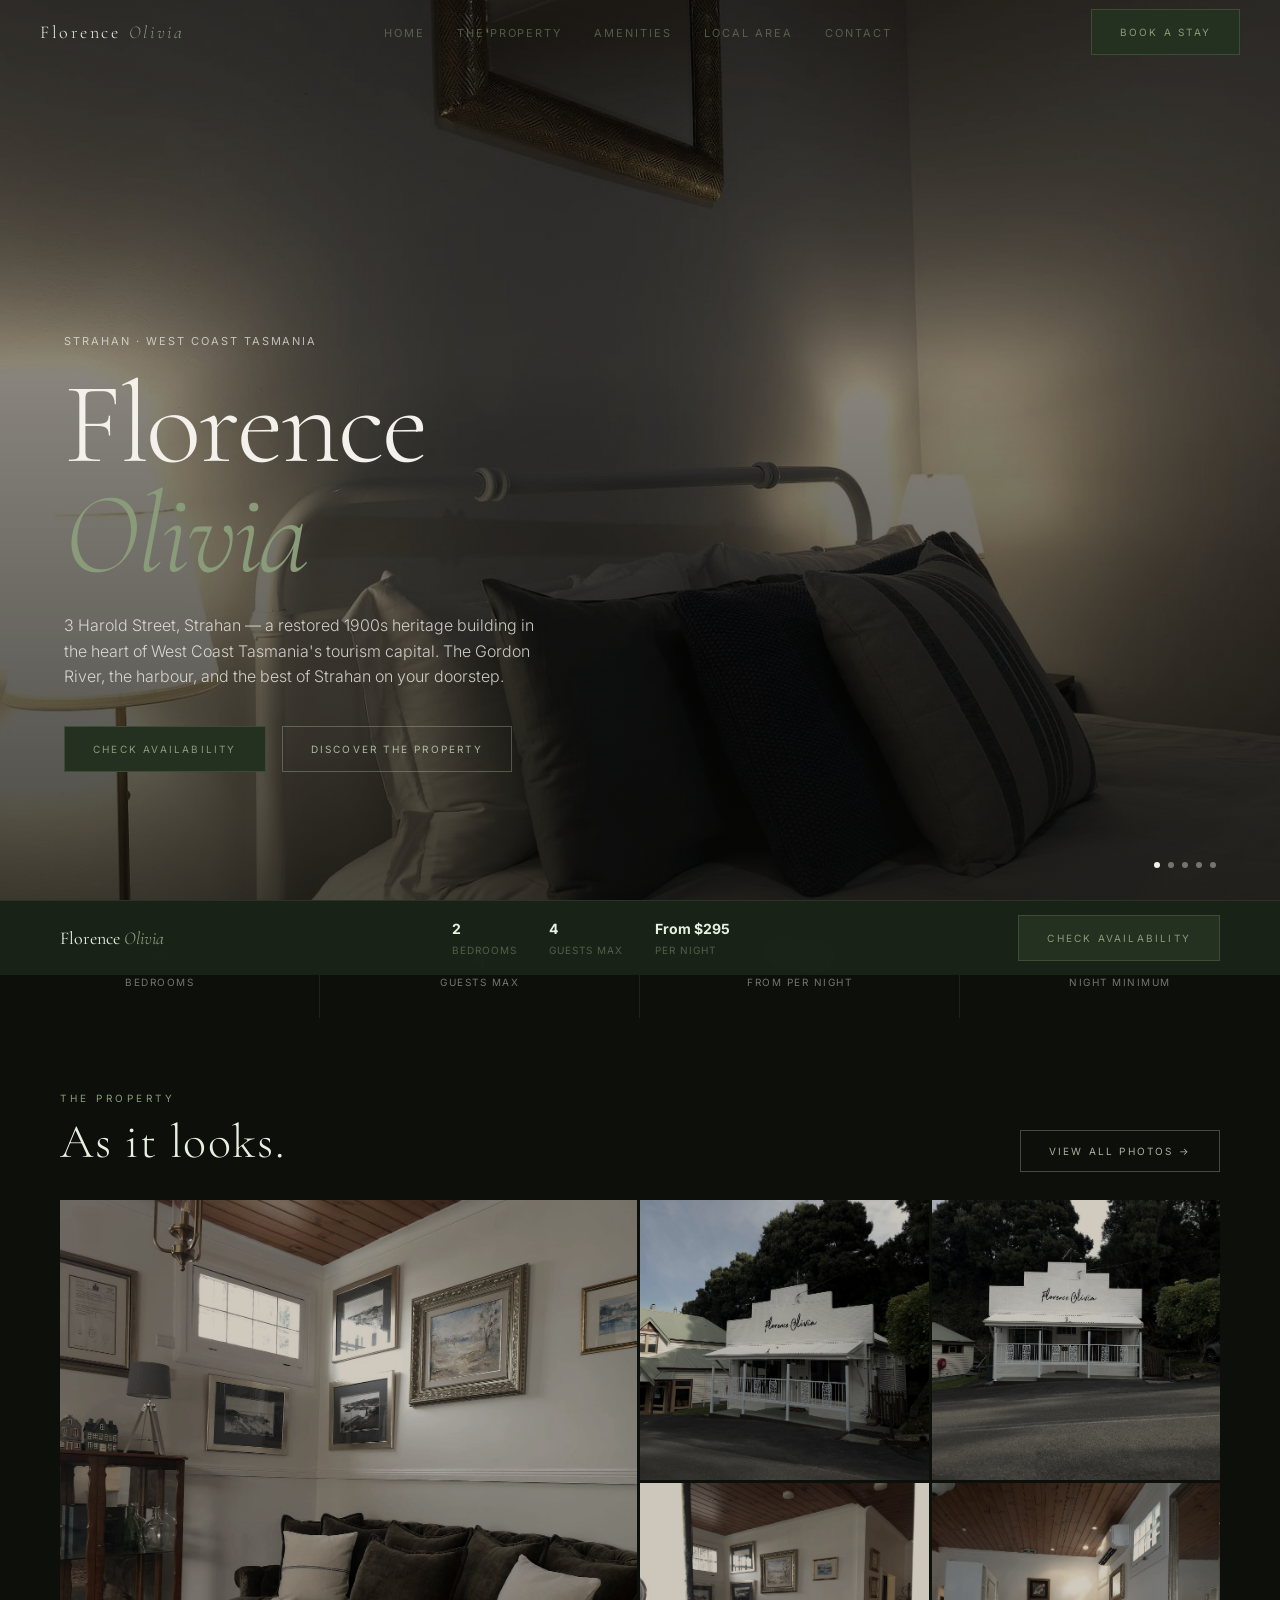
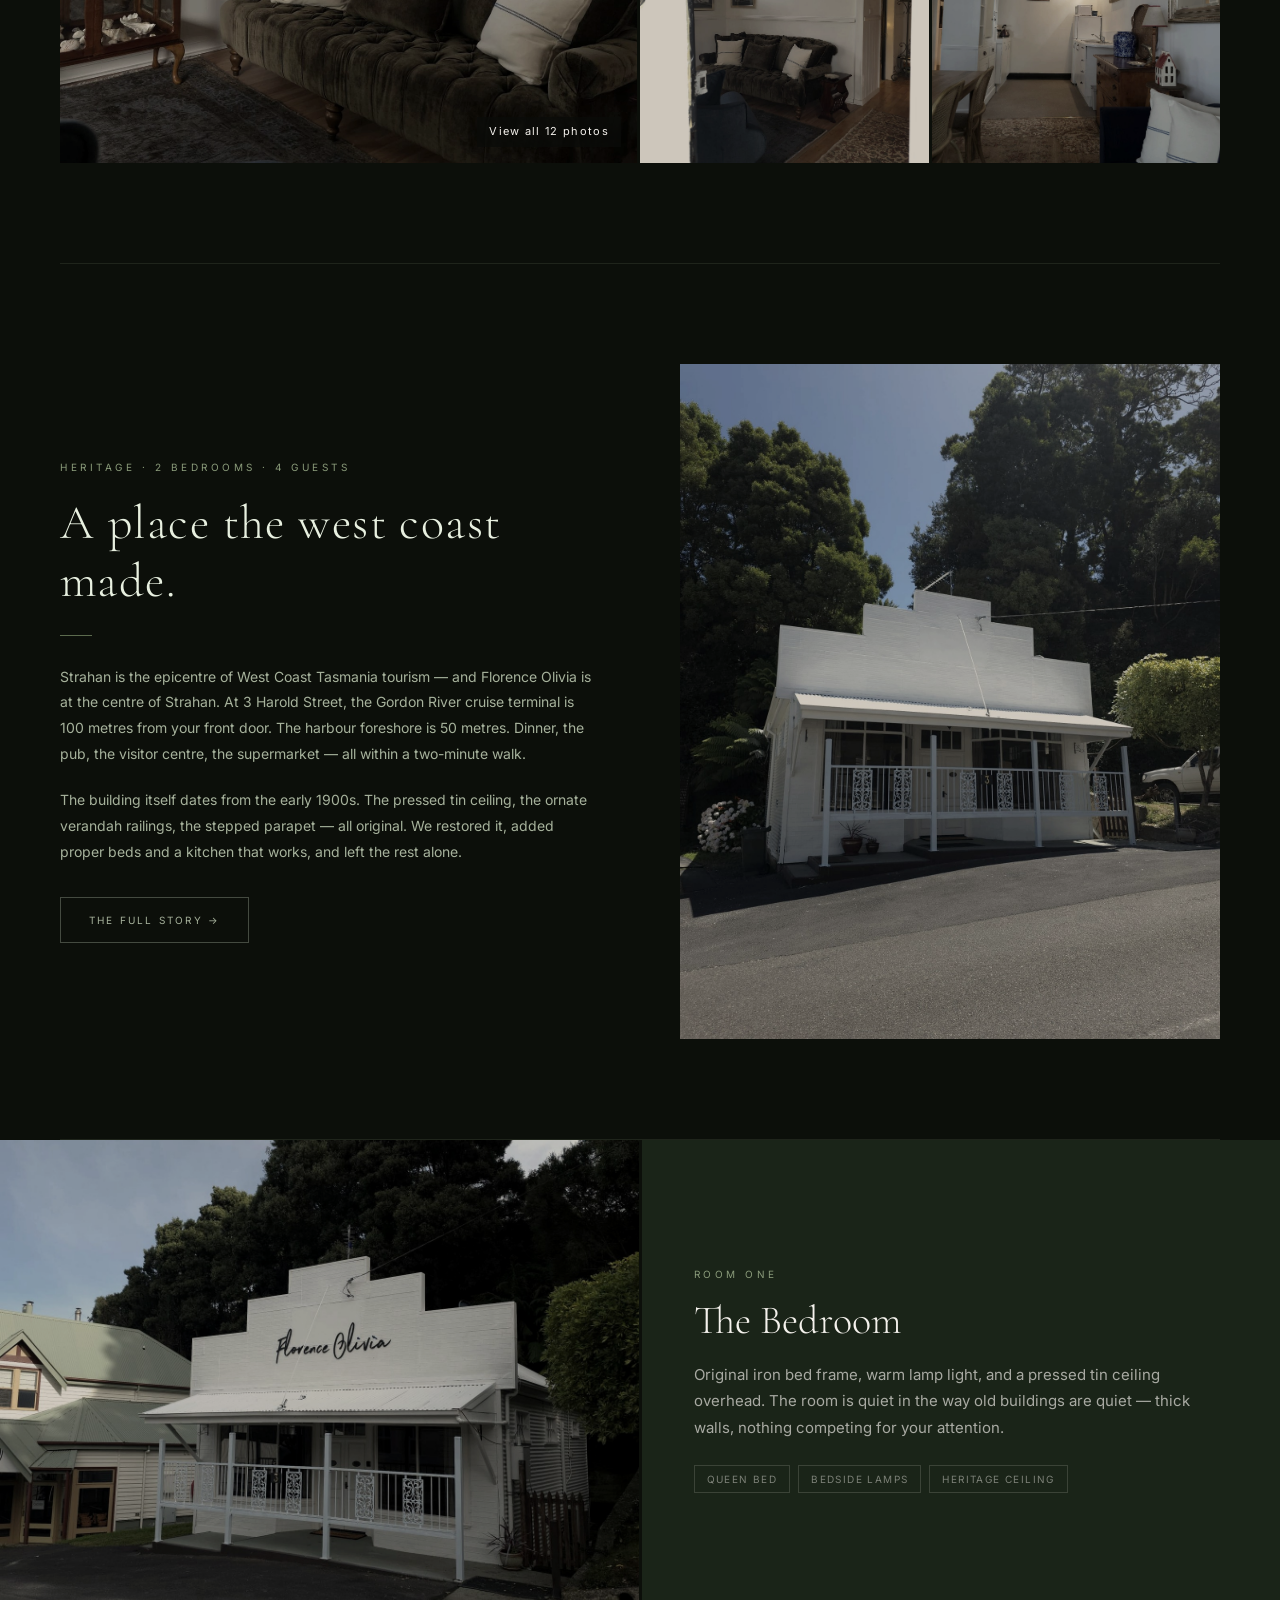
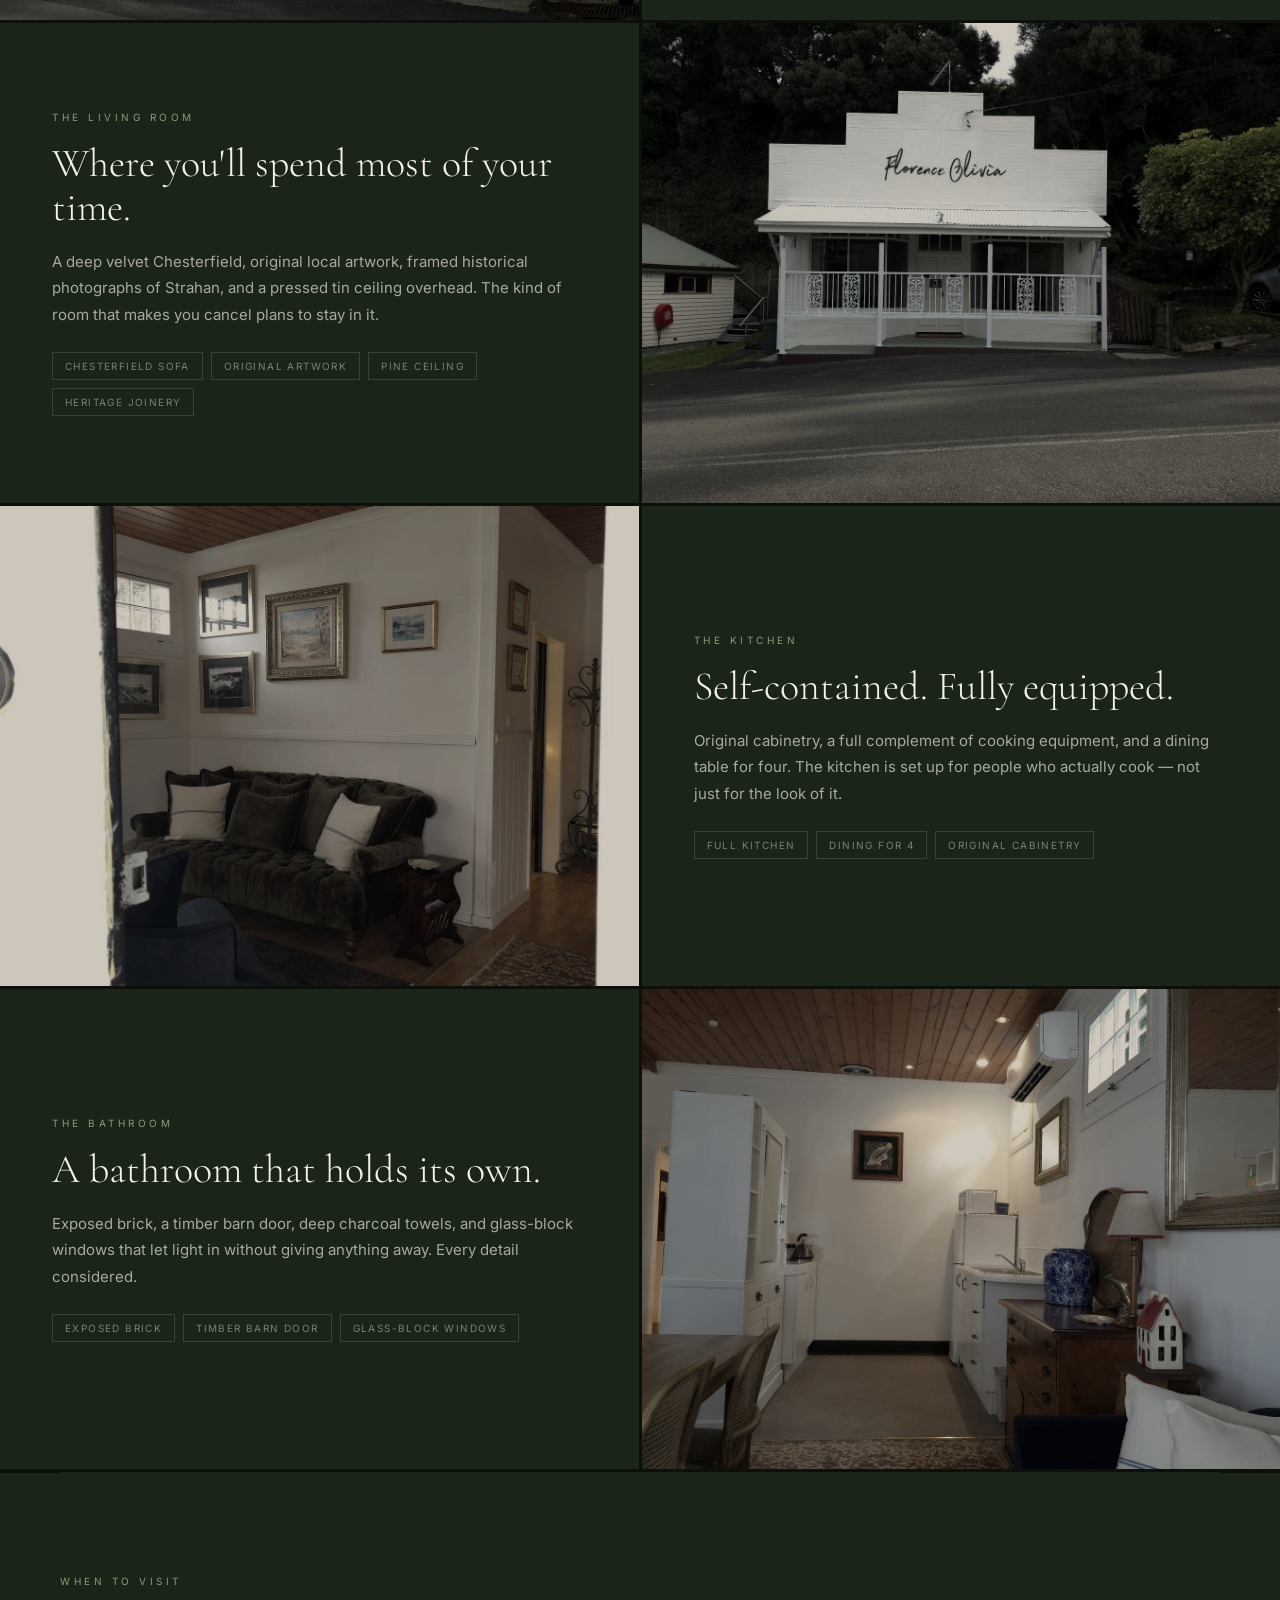
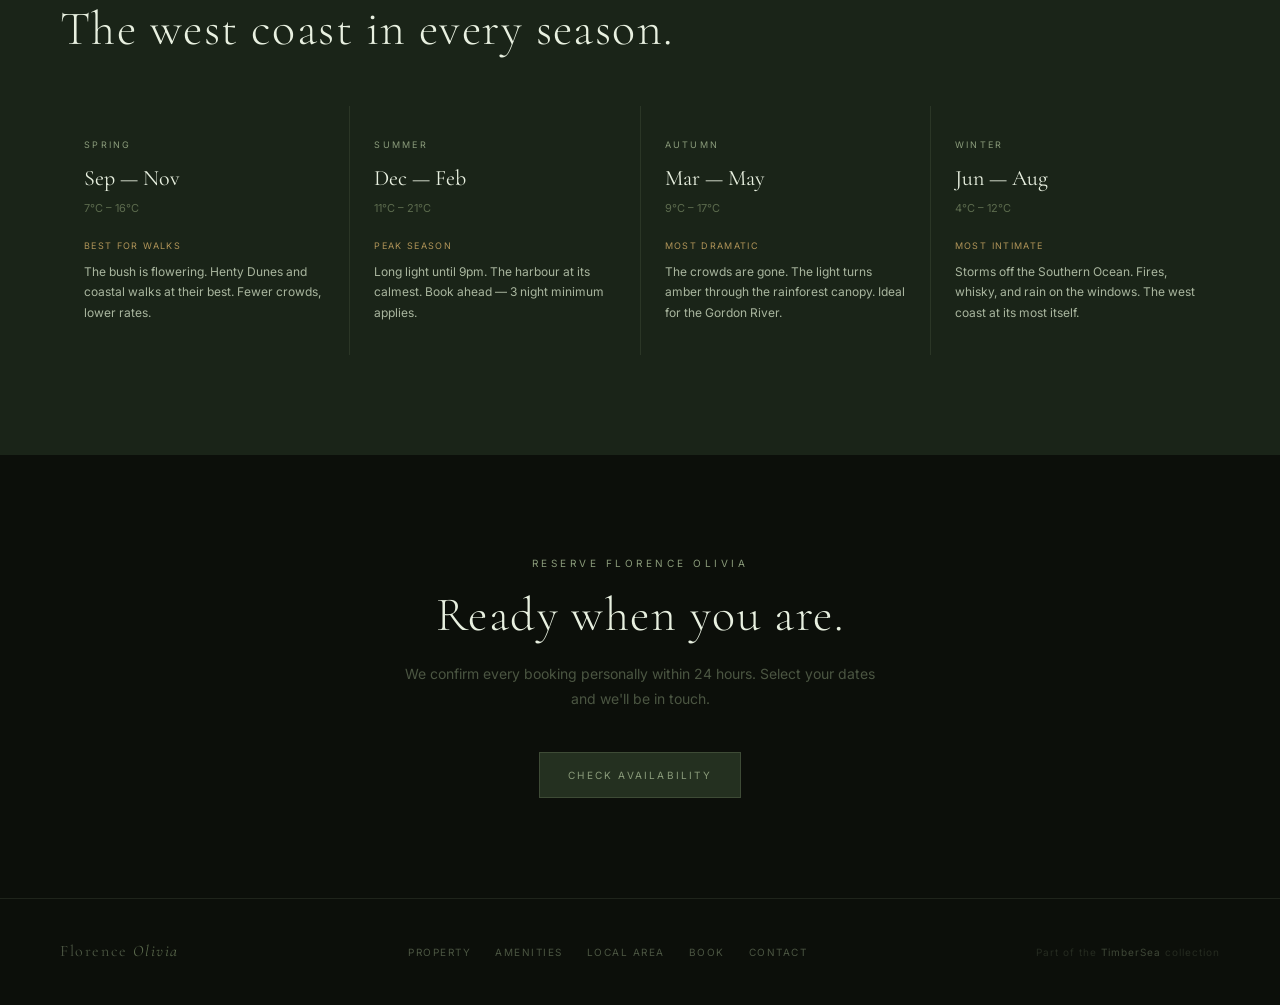
==== index.html @ 0343a766 "fix: Home link in all navs, dynamic pricing on property + amenities pages" ====
<!DOCTYPE html>
<html lang="en">
<head>
<meta charset="UTF-8">
<meta name="viewport" content="width=device-width,initial-scale=1.0">
<title>Florence Olivia — Heritage Stay, Strahan Tasmania</title>
<meta name="description" content="A restored heritage property on the edge of Macquarie Harbour. Strahan, West Coast Tasmania. From $295 per night.">
<meta property="og:title" content="Florence Olivia — Strahan, Tasmania">
<meta property="og:description" content="A heritage stay on Australia's wild west coast.">
<meta property="og:image" content="/images/fo-exterior-sign-2.jpg">
<link rel="stylesheet" href="brand.css">
<link rel="icon" href="favicon.svg">
<style>
/* ─── Hero Gallery ─── */
.hero-gallery { position:relative; height:100svh; overflow:hidden; }
.hero-slide { position:absolute; inset:0; opacity:0; transition:opacity 1.2s ease; }
.hero-slide.active { opacity:1; }
.hero-slide img { width:100%; height:100%; object-fit:cover; filter:brightness(0.65) saturate(0.82); }
.hero-overlay { position:absolute; inset:0; background:linear-gradient(to bottom, rgba(10,11,9,.25) 0%, rgba(10,11,9,.1) 40%, rgba(10,11,9,.55) 100%); }
.hero-content { position:absolute; inset:0; display:flex; flex-direction:column; justify-content:flex-end; padding:0 5% 10%; }
.hero-title { font-family:'Cormorant Garamond',serif; font-size:clamp(56px,9vw,120px); font-weight:300; color:#F4F1EC; line-height:0.95; letter-spacing:-0.02em; margin-bottom:24px; }
.hero-title em { font-style:italic; color:var(--lichen,#7B9E9A); }
.hero-eyebrow { font-size:11px; letter-spacing:0.18em; text-transform:uppercase; color:rgba(244,241,236,0.7); margin-bottom:20px; }
.hero-sub { font-size:16px; color:rgba(244,241,236,0.8); max-width:480px; line-height:1.6; margin-bottom:36px; font-weight:300; }
.hero-actions { display:flex; gap:16px; flex-wrap:wrap; }
.hero-dots { position:absolute; bottom:32px; right:5%; display:flex; gap:8px; }
.hero-dot { width:6px; height:6px; border-radius:50%; background:rgba(244,241,236,0.4); border:none; cursor:pointer; transition:background .3s; padding:0; }
.hero-dot.active { background:#F4F1EC; }

/* ─── Stats bar ─── */
.stats-bar { display:grid; grid-template-columns:repeat(4,1fr); background:var(--void,#0A0B09); }
.stat-item { padding:28px 24px; text-align:center; border-right:1px solid rgba(255,255,255,0.08); }
.stat-item:last-child { border-right:none; }
.stat-num { font-family:'Cormorant Garamond',serif; font-size:40px; font-weight:300; color:#F4F1EC; line-height:1; margin-bottom:6px; }
.stat-label { font-size:10px; letter-spacing:0.15em; text-transform:uppercase; color:rgba(244,241,236,0.45); }

/* ─── Photo grid — hotel style ─── */
.photo-grid-hero { display:grid; grid-template-columns:2fr 1fr 1fr; grid-template-rows:280px 280px; gap:3px; }
.photo-grid-hero .pg-main { grid-row:1/3; }
.photo-grid-hero .pg-cell img,
.photo-grid-hero .pg-main img { width:100%; height:100%; object-fit:cover; display:block; filter:brightness(0.88) saturate(0.82); transition:filter .4s,transform .4s; cursor:pointer; }
.photo-grid-hero .pg-cell:hover img,
.photo-grid-hero .pg-main:hover img { filter:brightness(0.95) saturate(0.9); transform:scale(1.02); }
.photo-grid-hero .pg-cell { overflow:hidden; position:relative; }
.photo-grid-hero .pg-main { overflow:hidden; position:relative; }
.pg-count { position:absolute; bottom:16px; right:16px; background:rgba(10,11,9,.75); color:#F4F1EC; font-size:11px; letter-spacing:0.12em; padding:6px 12px; cursor:pointer; }

/* ─── Room sections ─── */
.room-row { display:grid; grid-template-columns:1fr 1fr; gap:3px; margin-bottom:3px; }
.room-row.reverse { direction:rtl; }
.room-row.reverse > * { direction:ltr; }
.room-photo { overflow:hidden; height:480px; }
.room-photo img { width:100%; height:100%; object-fit:cover; filter:brightness(0.88) saturate(0.82); transition:filter .5s,transform .5s; cursor:pointer; display:block; }
.room-photo:hover img { filter:brightness(0.95) saturate(0.9); transform:scale(1.02); }
.room-info { background:var(--pine,#111510); padding:60px 52px; display:flex; flex-direction:column; justify-content:center; }
.room-info .eyebrow { margin-bottom:16px; }
.room-info h3 { font-family:'Cormorant Garamond',serif; font-size:40px; font-weight:300; color:#F4F1EC; margin-bottom:20px; line-height:1.1; }
.room-info p { color:rgba(244,241,236,0.65); line-height:1.75; margin-bottom:24px; font-size:15px; }
.room-tags { display:flex; gap:8px; flex-wrap:wrap; }
.room-tag { font-size:10px; letter-spacing:0.14em; text-transform:uppercase; color:rgba(244,241,236,0.45); border:1px solid rgba(244,241,236,0.15); padding:5px 12px; }

/* ─── Lightbox ─── */
.lightbox { position:fixed; inset:0; background:rgba(10,11,9,.97); z-index:9999; display:none; align-items:center; justify-content:center; }
.lightbox.open { display:flex; }
.lightbox img { max-width:92vw; max-height:90vh; object-fit:contain; }
.lb-close { position:absolute; top:24px; right:28px; background:none; border:none; color:#F4F1EC; font-size:28px; cursor:pointer; line-height:1; }
.lb-prev, .lb-next { position:absolute; top:50%; transform:translateY(-50%); background:none; border:none; color:rgba(244,241,236,0.7); font-size:36px; cursor:pointer; padding:16px; }
.lb-prev { left:16px; }
.lb-next { right:16px; }
.lb-counter { position:absolute; bottom:24px; left:50%; transform:translateX(-50%); color:rgba(244,241,236,0.5); font-size:12px; letter-spacing:0.1em; }

@media(max-width:768px){
  .photo-grid-hero { grid-template-columns:1fr 1fr; grid-template-rows:220px 220px; }
  .photo-grid-hero .pg-main { grid-column:1/3; grid-row:1/2; }
  .stats-bar { grid-template-columns:1fr 1fr; }
  .room-row, .room-row.reverse { grid-template-columns:1fr; direction:ltr; }
  .room-photo { height:300px; }
  .room-info { padding:36px 28px; }
  .room-info h3 { font-size:28px; }
}
</style>
</head>
<body>

<!-- Nav -->
<nav class="nav" id="nav">
  <a href="/" class="nav-logo">Florence <em>Olivia</em></a>
  <ul class="nav-links">
    <li><a href="/">Home</a></li>
    <li><a href="property.html">The Property</a></li>
    <li><a href="amenities.html">Amenities</a></li>
    <li><a href="local.html">Local Area</a></li>
    <li><a href="contact.html">Contact</a></li>
  </ul>
  <a href="book.html" class="btn btn-primary nav-book">Book a Stay</a>
  <button class="nav-hamburger" id="hamburger" onclick="toggleNav()" aria-label="Menu">
    <span></span><span></span><span></span>
  </button>
</nav>

<div class="nav-drawer" id="drawer">
  <button class="nav-drawer-close" onclick="toggleNav()">✕</button>
  <a href="/" onclick="toggleNav()">Home</a>
  <a href="property.html" onclick="toggleNav()">The Property</a>
  <a href="amenities.html" onclick="toggleNav()">Amenities</a>
  <a href="local.html" onclick="toggleNav()">Local Area</a>
  <a href="contact.html" onclick="toggleNav()">Contact</a>
  <a href="book.html" onclick="toggleNav()">Book a Stay</a>
</div>

<!-- Hero Gallery -->
<section class="hero-gallery" id="heroGallery">
  <div class="hero-slide active"><img src="/images/fo-exterior-sign-2.jpg" alt="Florence Olivia exterior"></div>
  <div class="hero-slide"><img src="/images/fo-living-room-1.jpg" alt="Living room"></div>
  <div class="hero-slide"><img src="/images/fo-bedroom.jpg" alt="Bedroom"></div>
  <div class="hero-slide"><img src="/images/fo-gallery-wall-1.jpg" alt="Gallery wall interior"></div>
  <div class="hero-slide"><img src="/images/fo-exterior-sign-3.jpg" alt="Florence Olivia at dusk"></div>
  <div class="hero-overlay"></div>
  <div class="hero-content">
    <div class="hero-eyebrow">Strahan · West Coast Tasmania</div>
    <h1 class="hero-title">Florence<br><em>Olivia</em></h1>
    <p class="hero-sub">3 Harold Street, Strahan — a restored 1900s heritage building in the heart of West Coast Tasmania's tourism capital. The Gordon River, the harbour, and the best of Strahan on your doorstep.</p>
    <div class="hero-actions">
      <a href="book.html" class="btn btn-primary">Check Availability</a>
      <a href="property.html" class="btn btn-ghost">Discover the Property</a>
    </div>
  </div>
  <div class="hero-dots" id="heroDots"></div>
</section>

<!-- Stats bar -->
<div class="stats-bar">
  <div class="stat-item"><div class="stat-num">2</div><div class="stat-label">Bedrooms</div></div>
  <div class="stat-item"><div class="stat-num">4</div><div class="stat-label">Guests max</div></div>
  <div class="stat-item"><div class="stat-num" id="js-index-rate">$295</div><div class="stat-label">From per night</div></div>
  <div class="stat-item"><div class="stat-num">2</div><div class="stat-label">Night minimum</div></div>
</div>

<!-- Photo grid -->
<section class="section" style="padding-top:72px">
  <div class="container">
    <div style="display:flex;justify-content:space-between;align-items:flex-end;margin-bottom:28px">
      <div>
        <div class="eyebrow" style="margin-bottom:8px">The property</div>
        <h2>As it looks.</h2>
      </div>
      <button onclick="openLightbox(0)" class="btn btn-ghost" style="white-space:nowrap">View all photos →</button>
    </div>
    <div class="photo-grid-hero">
      <div class="pg-main" onclick="openLightbox(0)">
        <img src="/images/fo-exterior-sign-1.jpg" alt="Florence Olivia with sign">
        <div class="pg-count">View all 12 photos</div>
      </div>
      <div class="pg-cell" onclick="openLightbox(3)"><img src="/images/fo-bedroom.jpg" alt="Bedroom"></div>
      <div class="pg-cell" onclick="openLightbox(4)"><img src="/images/fo-living-room-1.jpg" alt="Living room"></div>
      <div class="pg-cell" onclick="openLightbox(5)"><img src="/images/fo-kitchen-1.jpg" alt="Kitchen"></div>
      <div class="pg-cell" onclick="openLightbox(8)"><img src="/images/fo-bathroom-sink.jpg" alt="Bathroom"></div>
    </div>
  </div>
</section>

<div class="divider"></div>

<!-- About -->
<section class="section">
  <div class="container">
    <div class="two-col">
      <div>
        <div class="eyebrow" style="margin-bottom:20px">Heritage · 2 Bedrooms · 4 Guests</div>
        <h2 style="margin-bottom:24px">A place the west coast made.</h2>
        <div class="rule" style="margin-bottom:28px"></div>
        <p style="margin-bottom:20px">Strahan is the epicentre of West Coast Tasmania tourism — and Florence Olivia is at the centre of Strahan. At 3 Harold Street, the Gordon River cruise terminal is 100 metres from your front door. The harbour foreshore is 50 metres. Dinner, the pub, the visitor centre, the supermarket — all within a two-minute walk.</p>
        <p style="margin-bottom:32px">The building itself dates from the early 1900s. The pressed tin ceiling, the ornate verandah railings, the stepped parapet — all original. We restored it, added proper beds and a kitchen that works, and left the rest alone.</p>
        <a href="property.html" class="btn btn-ghost">The full story →</a>
      </div>
      <div class="two-col-img" onclick="openLightbox(12)" style="cursor:pointer">
        <img src="/images/fo-gallery-wall-2.jpg" alt="Interior gallery wall" loading="lazy" style="filter:brightness(0.88) saturate(0.82)">
      </div>
    </div>
  </div>
</section>

<div class="divider"></div>

<!-- Room sections -->
<div class="room-row">
  <div class="room-photo" onclick="openLightbox(3)">
    <img src="/images/fo-bedroom.jpg" alt="Bedroom" loading="lazy">
  </div>
  <div class="room-info">
    <div class="eyebrow">Room one</div>
    <h3>The Bedroom</h3>
    <p>Original iron bed frame, warm lamp light, and a pressed tin ceiling overhead. The room is quiet in the way old buildings are quiet — thick walls, nothing competing for your attention.</p>
    <div class="room-tags">
      <span class="room-tag">Queen bed</span>
      <span class="room-tag">Bedside lamps</span>
      <span class="room-tag">Heritage ceiling</span>
    </div>
  </div>
</div>

<div class="room-row reverse">
  <div class="room-photo" onclick="openLightbox(4)">
    <img src="/images/fo-living-room-1.jpg" alt="Living room" loading="lazy">
  </div>
  <div class="room-info">
    <div class="eyebrow">The living room</div>
    <h3>Where you'll spend most of your time.</h3>
    <p>A deep velvet Chesterfield, original local artwork, framed historical photographs of Strahan, and a pressed tin ceiling overhead. The kind of room that makes you cancel plans to stay in it.</p>
    <div class="room-tags">
      <span class="room-tag">Chesterfield sofa</span>
      <span class="room-tag">Original artwork</span>
      <span class="room-tag">Pine ceiling</span>
      <span class="room-tag">Heritage joinery</span>
    </div>
  </div>
</div>

<div class="room-row">
  <div class="room-photo" onclick="openLightbox(5)">
    <img src="/images/fo-kitchen-1.jpg" alt="Kitchen" loading="lazy">
  </div>
  <div class="room-info">
    <div class="eyebrow">The kitchen</div>
    <h3>Self-contained. Fully equipped.</h3>
    <p>Original cabinetry, a full complement of cooking equipment, and a dining table for four. The kitchen is set up for people who actually cook — not just for the look of it.</p>
    <div class="room-tags">
      <span class="room-tag">Full kitchen</span>
      <span class="room-tag">Dining for 4</span>
      <span class="room-tag">Original cabinetry</span>
    </div>
  </div>
</div>

<div class="room-row reverse">
  <div class="room-photo" onclick="openLightbox(8)">
    <img src="/images/fo-bathroom-sink.jpg" alt="Bathroom" loading="lazy">
  </div>
  <div class="room-info">
    <div class="eyebrow">The bathroom</div>
    <h3>A bathroom that holds its own.</h3>
    <p>Exposed brick, a timber barn door, deep charcoal towels, and glass-block windows that let light in without giving anything away. Every detail considered.</p>
    <div class="room-tags">
      <span class="room-tag">Exposed brick</span>
      <span class="room-tag">Timber barn door</span>
      <span class="room-tag">Glass-block windows</span>
    </div>
  </div>
</div>

<div class="divider"></div>

<!-- Seasons -->
<section class="section section-dark">
  <div class="container">
    <div style="margin-bottom:48px">
      <div class="eyebrow" style="margin-bottom:12px">When to visit</div>
      <h2>The west coast in every season.</h2>
    </div>
    <div class="seasons-grid">
      <div class="season-item">
        <div class="season-label">Spring</div>
        <div class="season-name">Sep — Nov</div>
        <div class="season-temp">7°C – 16°C</div>
        <div class="season-tag">Best for walks</div>
        <p class="season-desc">The bush is flowering. Henty Dunes and coastal walks at their best. Fewer crowds, lower rates.</p>
      </div>
      <div class="season-item">
        <div class="season-label">Summer</div>
        <div class="season-name">Dec — Feb</div>
        <div class="season-temp">11°C – 21°C</div>
        <div class="season-tag">Peak season</div>
        <p class="season-desc">Long light until 9pm. The harbour at its calmest. Book ahead — 3 night minimum applies.</p>
      </div>
      <div class="season-item">
        <div class="season-label">Autumn</div>
        <div class="season-name">Mar — May</div>
        <div class="season-temp">9°C – 17°C</div>
        <div class="season-tag">Most dramatic</div>
        <p class="season-desc">The crowds are gone. The light turns amber through the rainforest canopy. Ideal for the Gordon River.</p>
      </div>
      <div class="season-item">
        <div class="season-label">Winter</div>
        <div class="season-name">Jun — Aug</div>
        <div class="season-temp">4°C – 12°C</div>
        <div class="season-tag">Most intimate</div>
        <p class="season-desc">Storms off the Southern Ocean. Fires, whisky, and rain on the windows. The west coast at its most itself.</p>
      </div>
    </div>
  </div>
</section>

<!-- CTA -->
<section class="cta-block">
  <div class="eyebrow" style="margin-bottom:16px">Reserve Florence Olivia</div>
  <h2>Ready when you are.</h2>
  <p>We confirm every booking personally within 24 hours. Select your dates and we'll be in touch.</p>
  <a href="book.html" class="btn btn-primary">Check Availability</a>
</section>

<!-- Footer -->
<footer class="footer">
  <div class="footer-logo">Florence <em>Olivia</em></div>
  <div class="footer-links">
    <a href="property.html">Property</a>
    <a href="amenities.html">Amenities</a>
    <a href="local.html">Local Area</a>
    <a href="book.html">Book</a>
    <a href="contact.html">Contact</a>
  </div>
  <div class="footer-ts">Part of the <a href="https://timbersea.com.au" style="color:var(--lichen)">TimberSea</a> collection</div>
</footer>

<!-- Booking bar -->
<div class="book-bar" id="bookBar">
  <div class="book-bar-prop">Florence <em>Olivia</em></div>
  <div class="book-bar-details">
    <div class="book-bar-detail"><strong>2</strong><span>Bedrooms</span></div>
    <div class="book-bar-detail"><strong>4</strong><span>Guests max</span></div>
    <div class="book-bar-detail"><strong id="js-bar-rate">From $295</strong><span>Per night</span></div>
  </div>
  <a href="book.html" class="btn btn-primary">Check Availability</a>
</div>

<!-- Lightbox -->
<div class="lightbox" id="lightbox">
  <button class="lb-close" onclick="closeLightbox()">✕</button>
  <button class="lb-prev" onclick="lbNav(-1)">‹</button>
  <img id="lbImg" src="" alt="">
  <button class="lb-next" onclick="lbNav(1)">›</button>
  <div class="lb-counter" id="lbCounter"></div>
</div>

<script>
var allPhotos = [
  {src:'/images/fo-exterior-sign-1.jpg', cap:'Exterior — Florence Olivia, Strahan'},
  {src:'/images/fo-exterior-sign-2.jpg', cap:'Exterior — Front facade'},
  {src:'/images/fo-exterior-sign-3.jpg', cap:'Exterior — Evening'},
  {src:'/images/fo-bedroom.jpg', cap:'Bedroom — Queen iron bed'},
  {src:'/images/fo-living-room-1.jpg', cap:'Living room — Chesterfield & gallery wall'},
  {src:'/images/fo-kitchen-1.jpg', cap:'Kitchen — Original cabinetry'},
  {src:'/images/fo-kitchen-2.jpg', cap:'Kitchen — Dining area'},
  {src:'/images/fo-bathroom-door.jpg', cap:'Bathroom — Timber barn door'},
  {src:'/images/fo-bathroom-sink.jpg', cap:'Bathroom — Exposed brick & towels'},
  {src:'/images/fo-living-room-2.jpg', cap:'Living room — Entry view'},
  {src:'/images/fo-gallery-wall-1.jpg', cap:'Gallery wall — Historical Strahan prints'},
  {src:'/images/fo-gallery-wall-2.jpg', cap:'Gallery wall — Sofa detail'},
  {src:'/images/fo-exterior-side.jpg', cap:'Exterior — Side angle'},
  
  
];

var lbIndex = 0;
function openLightbox(i){ lbIndex=i; updateLb(); document.getElementById('lightbox').classList.add('open'); document.body.style.overflow='hidden'; }
function closeLightbox(){ document.getElementById('lightbox').classList.remove('open'); document.body.style.overflow=''; }
function lbNav(d){ lbIndex=(lbIndex+d+allPhotos.length)%allPhotos.length; updateLb(); }
function updateLb(){ document.getElementById('lbImg').src=allPhotos[lbIndex].src; document.getElementById('lbCounter').textContent=(lbIndex+1)+' / '+allPhotos.length+' — '+allPhotos[lbIndex].cap; }
document.getElementById('lightbox').addEventListener('click',function(e){ if(e.target===this) closeLightbox(); });
document.addEventListener('keydown',function(e){ if(e.key==='Escape') closeLightbox(); if(e.key==='ArrowLeft') lbNav(-1); if(e.key==='ArrowRight') lbNav(1); });

// Hero slideshow
var slides = document.querySelectorAll('.hero-slide');
var dotsEl = document.getElementById('heroDots');
var cur = 0;
slides.forEach(function(_,i){
  var d = document.createElement('button');
  d.className = 'hero-dot'+(i===0?' active':'');
  d.onclick = function(){ goSlide(i); };
  dotsEl.appendChild(d);
});
function goSlide(n){
  slides[cur].classList.remove('active');
  dotsEl.children[cur].classList.remove('active');
  cur=n; slides[cur].classList.add('active'); dotsEl.children[cur].classList.add('active');
}
setInterval(function(){ goSlide((cur+1)%slides.length); }, 5000);

// Nav scroll
var nav = document.getElementById('nav');
var bookBar = document.getElementById('bookBar');
window.addEventListener('scroll', function(){
  var y = window.scrollY;
  nav.classList.toggle('scrolled', y > 60);
  bookBar.classList.toggle('visible', y > window.innerHeight * 0.7);
});

// Mobile nav
function toggleNav(){ document.getElementById('drawer').classList.toggle('open'); }

// Fade in
var observer = new IntersectionObserver(function(entries){
  entries.forEach(function(e){ if(e.isIntersecting){ e.target.style.opacity='1'; e.target.style.transform='translateY(0)'; }});
}, { threshold: 0.1 });
document.querySelectorAll('.section, .section-dark').forEach(function(el){
  el.style.opacity='0'; el.style.transform='translateY(20px)'; el.style.transition='opacity .7s ease, transform .7s ease'; observer.observe(el);
});
</script>
<script>
// Fetch live rate from DB
(async function(){
  var KEY = 'eyJhbGciOiJIUzI1NiIsInR5cCI6IkpXVCJ9.eyJpc3MiOiJzdXBhYmFzZSIsInJlZiI6ImJ0cGxybnloYmxjYWx3eWlyb2xrIiwicm9sZSI6ImFub24iLCJpYXQiOjE3ODQ0MTUxNDIsImV4cCI6MjA5OTk5MTE0Mn0.oUnGLIOt0_gqm4ARF1RYUPsTJRLnZIVJbdIzG5_alhw';
  try {
    var res = await fetch('https://btplrnyhblcalwyirolk.supabase.co/rest/v1/ts_properties?id=eq.8d3cb879-cd15-4218-884f-70406e1e234a&select=base_rate', {
      headers: { 'apikey': KEY, 'Authorization': 'Bearer ' + KEY }
    });
    var data = await res.json();
    if(data && data[0] && data[0].base_rate){
      var rate = '$' + parseFloat(data[0].base_rate).toFixed(0);
      var el1 = document.getElementById('js-index-rate');
      var el2 = document.getElementById('js-bar-rate');
      if(el1) el1.textContent = rate;
      if(el2) el2.textContent = 'From ' + rate;
    }
  } catch(e){}
})();
</script>
</body>
</html>
---- brand.css ----
/* ─── Florence Olivia — Brand CSS ─── */
@import url('https://fonts.googleapis.com/css2?family=Cormorant+Garamond:ital,wght@0,300;0,400;0,500;1,300;1,400&family=Inter:wght@300;400;500&display=swap');

:root {
  --void:    #0C0F0A;
  --pine:    #1A2418;
  --canopy:  #243020;
  --moss:    #5C6B4E;
  --lichen:  #8A9B7A;
  --mist:    #C8D5BC;
  --linen:   #F2EDE6;
  --salt:    #FDFCF9;
  --gold:    #B09458;
  --rust:    #9E5040;
  --border:  rgba(138,155,122,0.15);
  --text:    rgba(200,213,188,0.82);
  --text-dim:rgba(138,155,122,0.5);
  --text-bright:#E8F0E0;
}

*,*::before,*::after { box-sizing:border-box; margin:0; padding:0; }

html { scroll-behavior:smooth; }
body {
  background: var(--void);
  color: var(--text);
  font-family: 'Inter', system-ui, sans-serif;
  font-size: 14px;
  line-height: 1.6;
  overflow-x: hidden;
  -webkit-font-smoothing: antialiased;
}

/* ── Typography ── */
.serif { font-family: 'Cormorant Garamond', Georgia, serif; }
h1,h2,h3,h4 { font-family: 'Cormorant Garamond', Georgia, serif; font-weight: 300; color: var(--text-bright); line-height: 1.2; }
h1 { font-size: clamp(2.4rem, 6vw, 4.5rem); letter-spacing: .02em; }
h2 { font-size: clamp(1.8rem, 4vw, 3rem); letter-spacing: .03em; }
h3 { font-size: clamp(1.2rem, 2.5vw, 1.8rem); }
p { color: var(--text); line-height: 1.85; }
a { color: inherit; text-decoration: none; }
img { display: block; max-width: 100%; }

/* ── Eyebrow ── */
.eyebrow {
  font-size: 10px; letter-spacing: .35em; text-transform: uppercase;
  color: var(--lichen); font-family: 'Inter', sans-serif; font-weight: 400;
}

/* ── Rule ── */
.rule { width: 32px; height: 1px; background: var(--moss); }
.rule-center { margin: 0 auto; }

/* ── Nav ── */
.nav {
  position: fixed; top: 0; left: 0; right: 0; z-index: 100;
  padding: 0 40px;
  height: 64px;
  display: flex; align-items: center; justify-content: space-between;
  transition: background .4s, border-color .4s;
}
.nav.scrolled {
  background: rgba(12,15,10,0.95);
  border-bottom: 1px solid var(--border);
  backdrop-filter: blur(12px);
}
.nav-logo {
  font-family: 'Cormorant Garamond', Georgia, serif;
  font-size: 18px; font-weight: 300; letter-spacing: .15em;
  color: var(--text-bright);
  display: flex; align-items: center; gap: 8px;
}
.nav-logo em { font-style: italic; color: var(--lichen); }
.nav-links {
  display: flex; gap: 32px; list-style: none;
}
.nav-links a {
  font-size: 11px; letter-spacing: .18em; text-transform: uppercase;
  color: var(--text-dim); transition: color .2s;
}
.nav-links a:hover, .nav-links a.active { color: var(--text-bright); }
.nav-book {
  font-size: 10px; letter-spacing: .2em; text-transform: uppercase;
  background: var(--canopy); color: var(--lichen);
  border: 1px solid rgba(138,155,122,0.25);
  padding: 9px 20px; cursor: pointer; font-family: inherit;
  transition: all .2s;
}
.nav-book:hover { background: var(--lichen); color: var(--void); }
.nav-hamburger {
  display: none; flex-direction: column; gap: 5px;
  background: none; border: none; cursor: pointer; padding: 8px;
}
.nav-hamburger span { display: block; width: 22px; height: 1px; background: var(--text); }

/* ── Mobile nav drawer ── */
.nav-drawer {
  position: fixed; inset: 0; z-index: 200;
  background: rgba(12,15,10,0.98);
  display: flex; flex-direction: column;
  padding: 80px 40px 40px;
  gap: 8px;
  transform: translateX(100%);
  transition: transform .35s cubic-bezier(.4,0,.2,1);
}
.nav-drawer.open { transform: translateX(0); }
.nav-drawer a {
  font-family: 'Cormorant Garamond', serif;
  font-size: 28px; font-weight: 300; color: var(--text);
  padding: 12px 0; border-bottom: 1px solid var(--border);
}
.nav-drawer-close {
  position: absolute; top: 20px; right: 20px;
  background: none; border: none; color: var(--text-dim);
  font-size: 20px; cursor: pointer; padding: 8px;
}

/* ── Hero ── */
.hero {
  position: relative; height: 100svh; min-height: 600px;
  display: flex; flex-direction: column; justify-content: flex-end;
  padding: 60px 60px;
  overflow: hidden;
}
.hero-bg {
  position: absolute; inset: 0;
  background-size: cover; background-position: center;
  filter: brightness(.5) saturate(.75);
  transform: scale(1.04);
  transition: transform 8s ease-out;
}
.hero-bg.loaded { transform: scale(1); }
.hero-overlay {
  position: absolute; inset: 0;
  background: linear-gradient(to top, rgba(12,15,10,.9) 0%, rgba(12,15,10,.2) 50%, transparent 100%);
}
.hero-content { position: relative; z-index: 2; max-width: 720px; }
.hero-eyebrow { margin-bottom: 20px; }
.hero-title { margin-bottom: 20px; }
.hero-subtitle { font-size: 15px; color: var(--text); max-width: 480px; line-height: 1.8; margin-bottom: 32px; }
.hero-actions { display: flex; gap: 16px; align-items: center; }
.hero-scroll {
  position: absolute; bottom: 32px; right: 60px; z-index: 2;
  display: flex; flex-direction: column; align-items: center; gap: 8px;
  font-size: 9px; letter-spacing: .2em; text-transform: uppercase; color: var(--text-dim);
}
.scroll-line { width: 1px; height: 40px; background: var(--moss); }

/* ── Buttons ── */
.btn {
  display: inline-flex; align-items: center; justify-content: center;
  font-family: 'Inter', sans-serif; font-size: 10px;
  letter-spacing: .22em; text-transform: uppercase;
  cursor: pointer; border: none; padding: 14px 28px;
  transition: all .2s; font-weight: 400;
}
.btn-primary { background: var(--canopy); color: var(--lichen); border: 1px solid rgba(138,155,122,0.25); }
.btn-primary:hover { background: var(--lichen); color: var(--void); }
.btn-ghost { background: transparent; color: var(--text); border: 1px solid rgba(200,213,188,0.3); }
.btn-ghost:hover { border-color: var(--lichen); color: var(--lichen); }
.btn-gold { background: var(--gold); color: var(--void); }

/* ── Sections ── */
.section { padding: 100px 60px; }
.section-sm { padding: 60px 60px; }
.container { max-width: 1200px; margin: 0 auto; }
.container-narrow { max-width: 760px; margin: 0 auto; }

/* ── Two col ── */
.two-col { display: grid; grid-template-columns: 1fr 1fr; gap: 80px; align-items: center; }
.two-col-img { aspect-ratio: 4/5; overflow: hidden; }
.two-col-img img { width: 100%; height: 100%; object-fit: cover; filter: saturate(.85); transition: transform .8s; }
.two-col-img:hover img { transform: scale(1.04); }

/* ── Gallery ── */
.gallery-grid {
  display: grid;
  grid-template-columns: 1.6fr 1fr 1fr;
  grid-template-rows: 320px 320px;
  gap: 3px;
}
.gallery-item { overflow: hidden; position: relative; }
.gallery-item img { width: 100%; height: 100%; object-fit: cover; filter: brightness(.75) saturate(.8); transition: transform .8s, filter .5s; }
.gallery-item:hover img { transform: scale(1.05); filter: brightness(.9) saturate(1); }
.gallery-span { grid-row: span 2; }
.gallery-caption {
  position: absolute; bottom: 12px; left: 14px;
  font-size: 9px; letter-spacing: .15em; text-transform: uppercase;
  color: rgba(232,240,224,0.45);
}

/* ── Amenities grid ── */
.amenities-grid { display: grid; grid-template-columns: repeat(4, 1fr); gap: 1px; background: var(--border); }
.amenity-item { background: var(--pine); padding: 28px 24px; transition: background .3s; }
.amenity-item:hover { background: var(--canopy); }
.amenity-icon { font-size: 20px; margin-bottom: 12px; }
.amenity-name { font-size: 12px; font-weight: 500; color: var(--text-bright); margin-bottom: 4px; }
.amenity-desc { font-size: 11px; color: var(--text-dim); line-height: 1.6; }

/* ── Seasons ── */
.seasons-grid { display: grid; grid-template-columns: repeat(4, 1fr); gap: 1px; background: var(--border); }
.season-item { background: var(--pine); padding: 32px 24px; }
.season-label { font-size: 9px; letter-spacing: .25em; text-transform: uppercase; color: var(--lichen); margin-bottom: 8px; }
.season-name { font-family: 'Cormorant Garamond', serif; font-size: 22px; color: var(--text-bright); margin-bottom: 4px; }
.season-months { font-size: 11px; color: var(--text-dim); margin-bottom: 12px; }
.season-temp { font-size: 11px; color: var(--moss); margin-bottom: 16px; }
.season-desc { font-size: 12px; color: var(--text); line-height: 1.7; }
.season-tag { display: inline-block; font-size: 9px; letter-spacing: .15em; text-transform: uppercase; color: var(--gold); margin-bottom: 8px; }

/* ── Local area ── */
.local-grid { display: grid; grid-template-columns: repeat(3, 1fr); gap: 1px; background: var(--border); }
.local-item { background: var(--pine); padding: 28px 24px; }
.local-cat { font-size: 9px; letter-spacing: .2em; text-transform: uppercase; color: var(--lichen); margin-bottom: 12px; }
.local-name { font-family: 'Cormorant Garamond', serif; font-size: 18px; color: var(--text-bright); margin-bottom: 6px; }
.local-dist { font-size: 11px; color: var(--text-dim); margin-bottom: 8px; }
.local-desc { font-size: 12px; color: var(--text); line-height: 1.6; }

/* ── Story ── */
.story-block { display: grid; grid-template-columns: 1fr 2fr; gap: 80px; align-items: start; }
.story-label { font-size: 10px; letter-spacing: .3em; text-transform: uppercase; color: var(--lichen); padding-top: 6px; }
.story-text p { font-size: 15px; color: var(--text); line-height: 2; }
.story-text p + p { margin-top: 20px; }

/* ── Contact / CTA ── */
.cta-block { text-align: center; padding: 100px 40px; }
.cta-block h2 { margin-bottom: 16px; }
.cta-block p { color: var(--text-dim); margin-bottom: 40px; max-width: 480px; margin-left: auto; margin-right: auto; }

/* ── Footer ── */
.footer {
  border-top: 1px solid var(--border);
  padding: 40px 60px;
  display: flex; justify-content: space-between; align-items: center;
}
.footer-logo { font-family: 'Cormorant Garamond', serif; font-size: 16px; color: var(--text-dim); letter-spacing: .1em; }
.footer-logo em { font-style: italic; color: var(--moss); }
.footer-links { display: flex; gap: 24px; }
.footer-links a { font-size: 10px; letter-spacing: .15em; text-transform: uppercase; color: var(--text-dim); transition: color .2s; }
.footer-links a:hover { color: var(--text); }
.footer-ts { font-size: 10px; color: var(--text-dim); opacity: .4; letter-spacing: .1em; }

/* ── Booking bar ── */
.book-bar {
  position: fixed; bottom: 0; left: 0; right: 0; z-index: 90;
  background: rgba(26,36,24,0.97);
  border-top: 1px solid var(--border);
  backdrop-filter: blur(12px);
  padding: 14px 60px;
  display: flex; align-items: center; justify-content: space-between;
  transform: translateY(100%);
  transition: transform .4s cubic-bezier(.4,0,.2,1);
}
.book-bar.visible { transform: translateY(0); }
.book-bar-prop { font-family: 'Cormorant Garamond', serif; font-size: 18px; color: var(--text-bright); }
.book-bar-prop em { font-style: italic; color: var(--lichen); }
.book-bar-details { display: flex; gap: 32px; }
.book-bar-detail { display: flex; flex-direction: column; gap: 2px; }
.book-bar-detail strong { font-size: 14px; color: var(--text-bright); }
.book-bar-detail span { font-size: 10px; letter-spacing: .1em; text-transform: uppercase; color: var(--text-dim); }

/* ── Divider ── */
.divider { height: 1px; background: var(--border); margin: 0 60px; }

/* ── Dark section ── */
.section-dark { background: var(--pine); }
.section-darker { background: var(--canopy); }

/* ── Responsive ── */
@media (max-width: 1024px) {
  .amenities-grid { grid-template-columns: repeat(2, 1fr); }
  .seasons-grid { grid-template-columns: repeat(2, 1fr); }
  .local-grid { grid-template-columns: repeat(2, 1fr); }
  .gallery-grid { grid-template-columns: 1fr 1fr; grid-template-rows: 260px 260px; }
  .gallery-span { grid-row: span 1; }
}

@media (max-width: 768px) {
  .section, .section-sm { padding: 60px 24px; }
  .hero { padding: 40px 24px; }
  .hero-scroll { display: none; }
  .nav { padding: 0 24px; }
  .nav-links { display: none; }
  .nav-book { display: none; }
  .nav-hamburger { display: flex; }
  .two-col { grid-template-columns: 1fr; gap: 40px; }
  .gallery-grid { grid-template-columns: 1fr; grid-template-rows: 280px; }
  .gallery-item:nth-child(n+2) { display: none; }
  .amenities-grid { grid-template-columns: 1fr 1fr; }
  .seasons-grid { grid-template-columns: 1fr 1fr; }
  .local-grid { grid-template-columns: 1fr; }
  .story-block { grid-template-columns: 1fr; gap: 24px; }
  .footer { flex-direction: column; gap: 24px; text-align: center; }
  .book-bar { padding: 12px 24px; }
  .book-bar-details { display: none; }
  .divider { margin: 0 24px; }
}
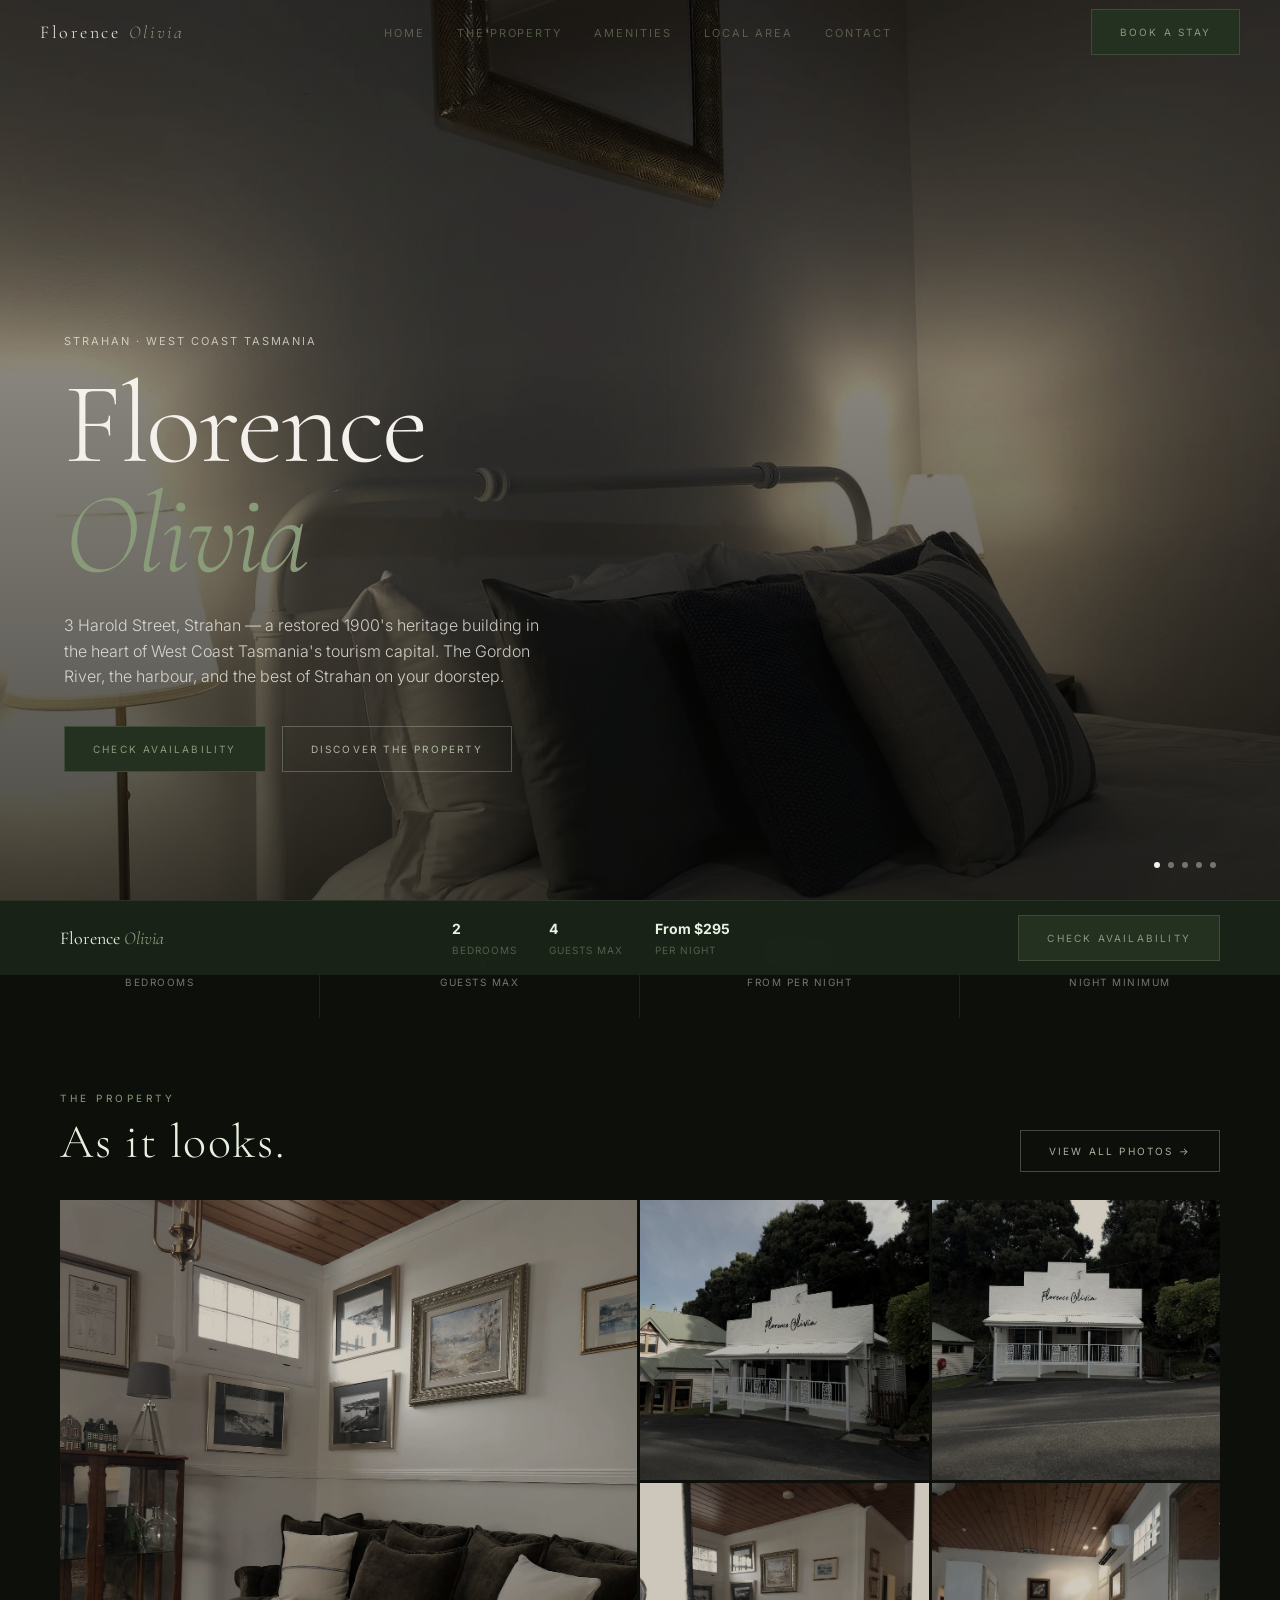
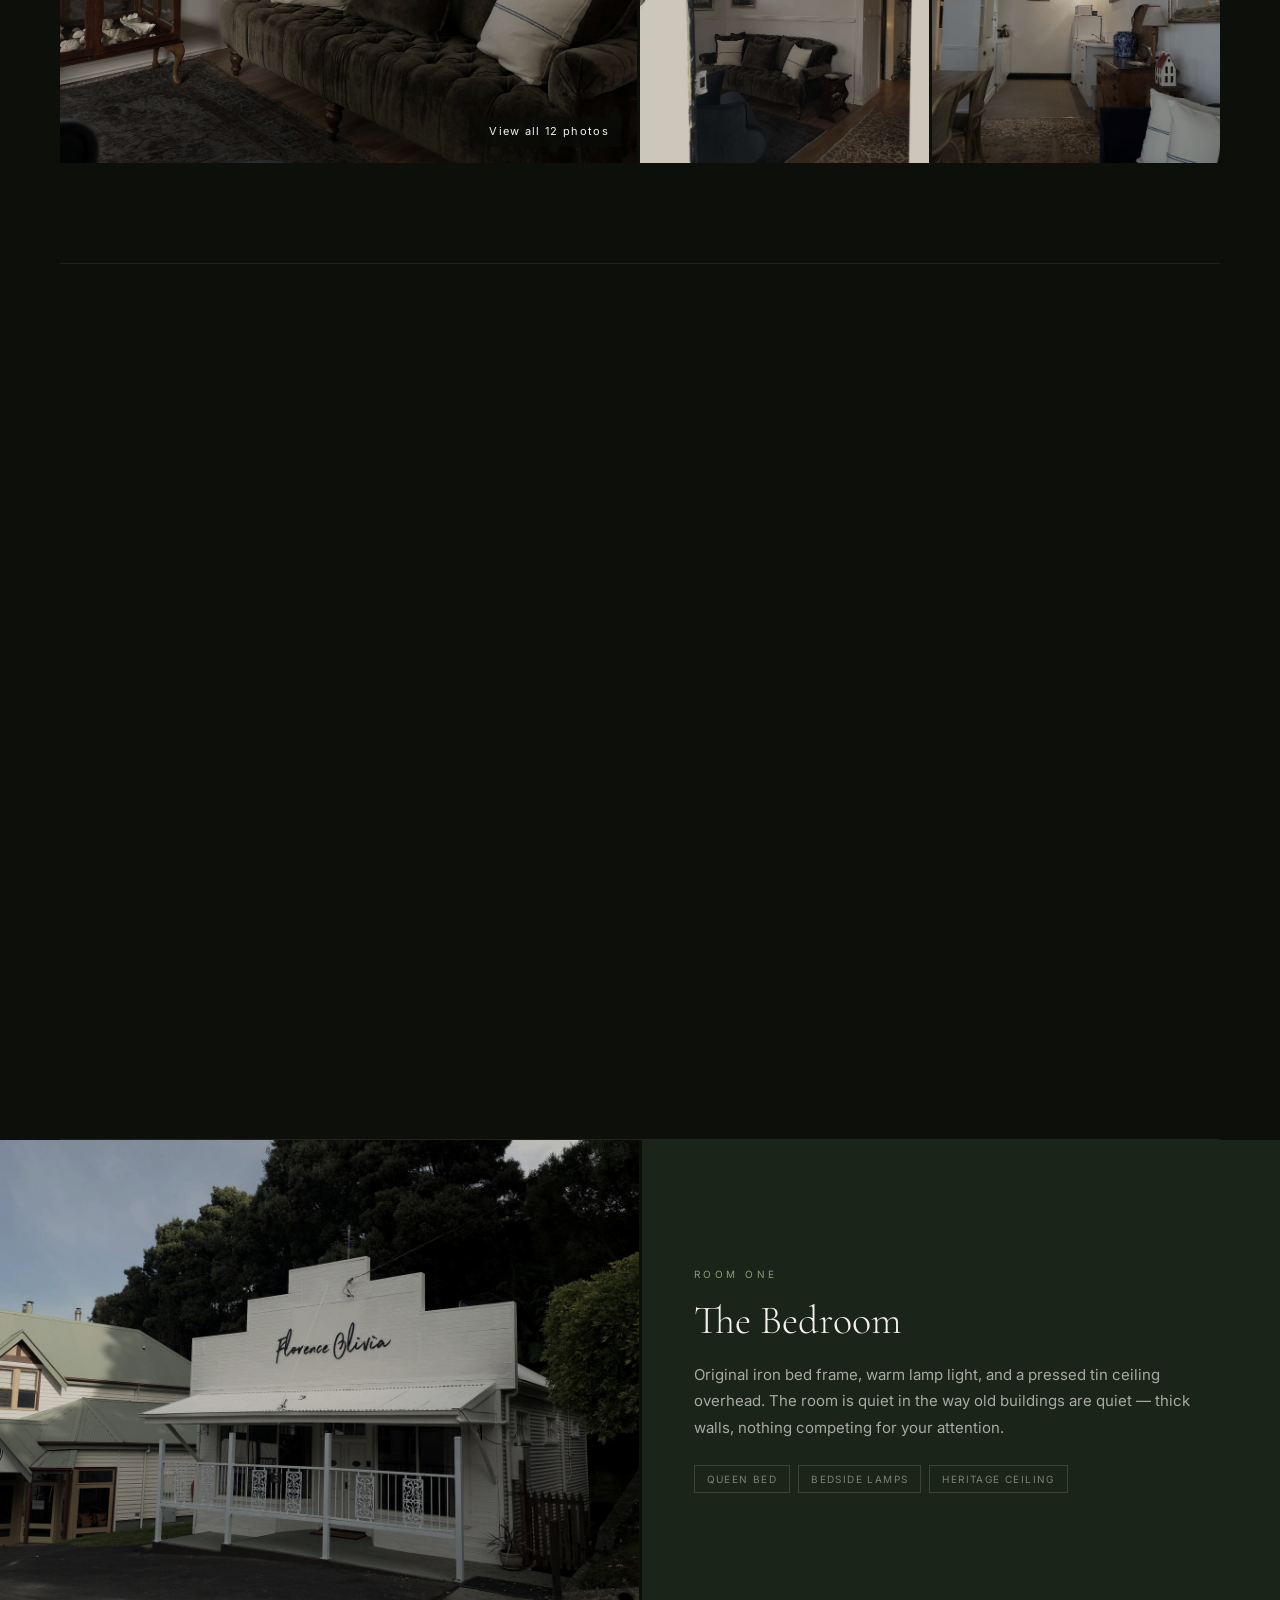
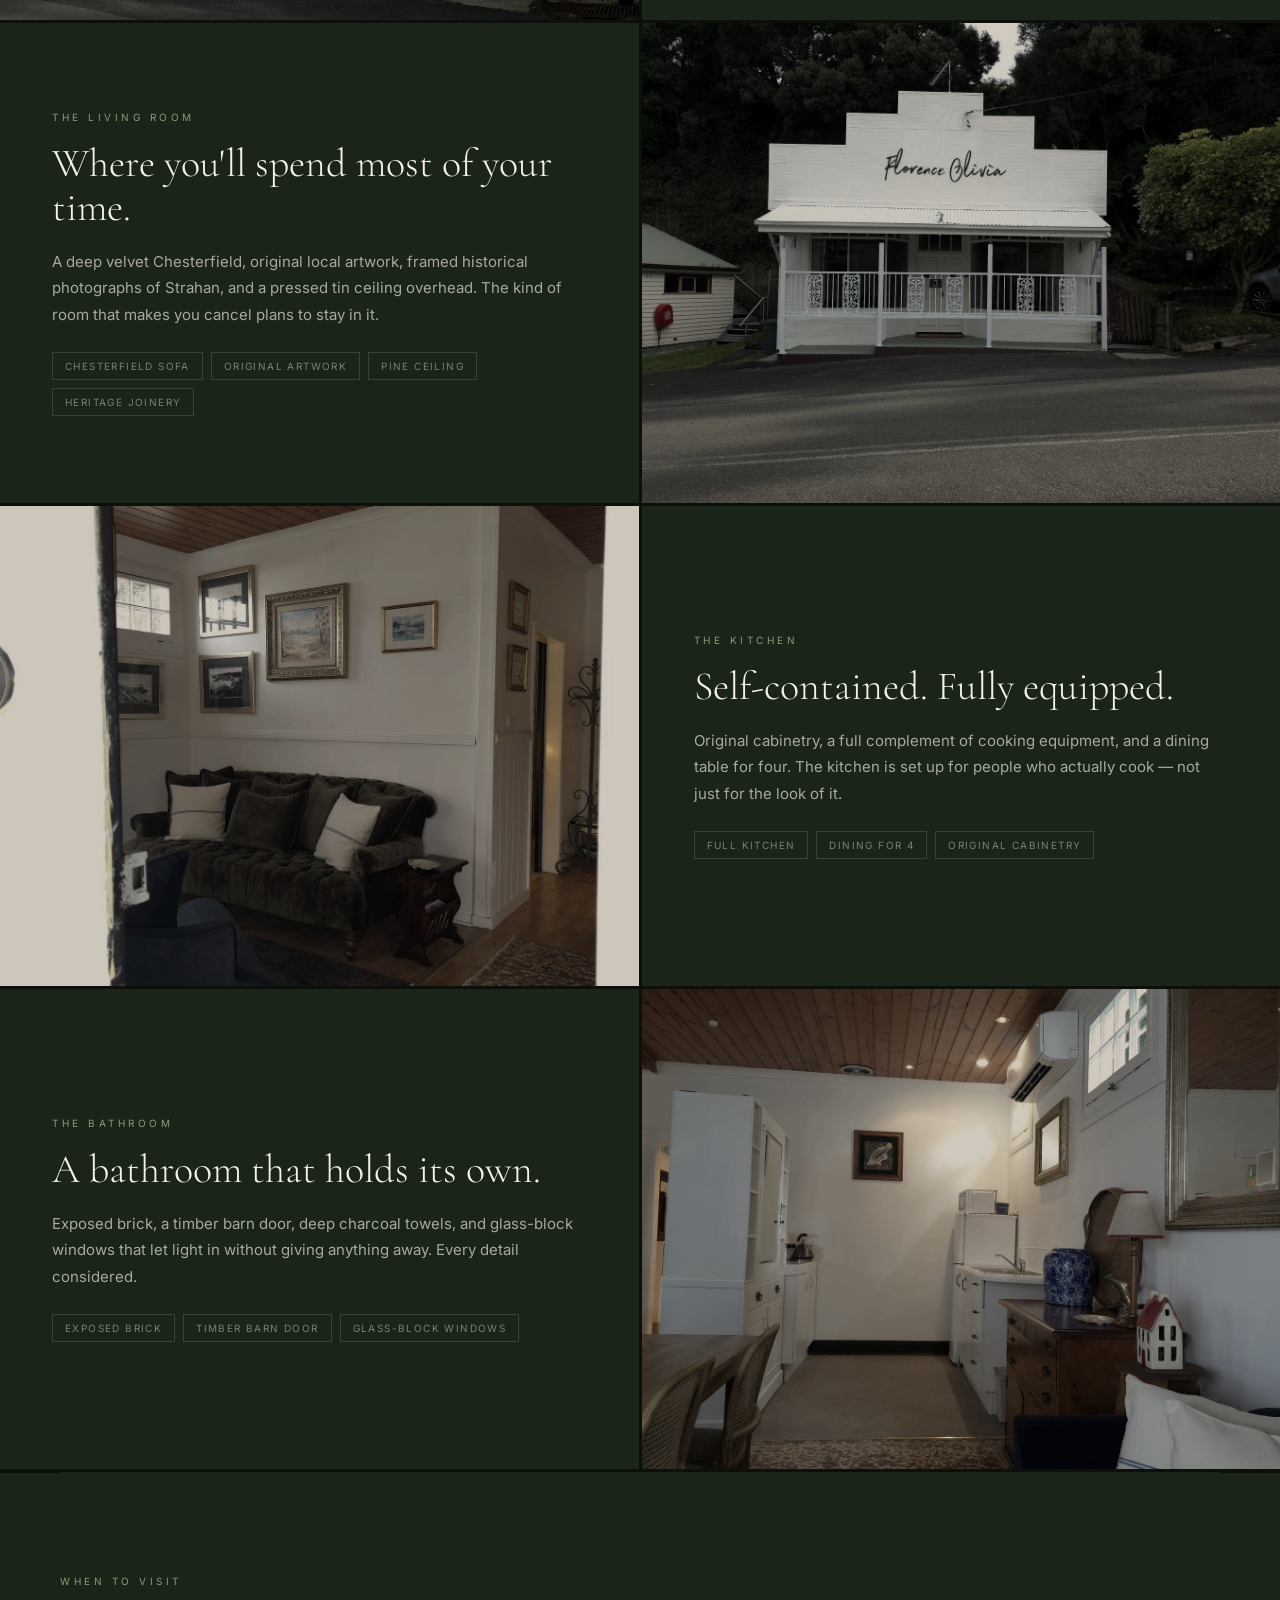
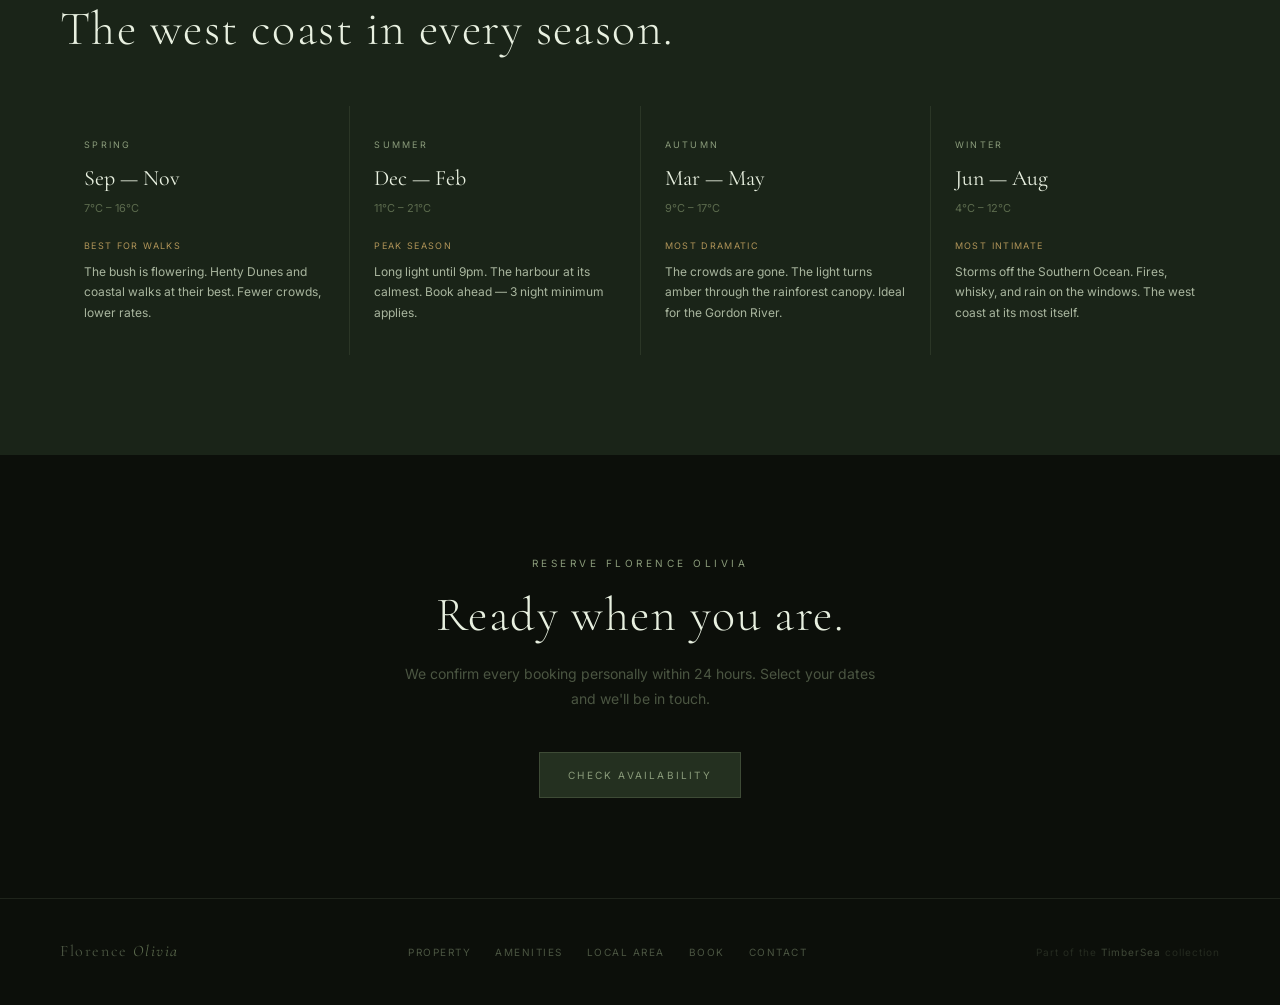
==== commit 7a360bc3: "copy: 1900s -> 1900's on homepage" ====
--- a/index.html
+++ b/index.html
@@ -119,7 +119,7 @@
   <div class="hero-content">
     <div class="hero-eyebrow">Strahan · West Coast Tasmania</div>
     <h1 class="hero-title">Florence<br><em>Olivia</em></h1>
-    <p class="hero-sub">3 Harold Street, Strahan — a restored 1900s heritage building in the heart of West Coast Tasmania's tourism capital. The Gordon River, the harbour, and the best of Strahan on your doorstep.</p>
+    <p class="hero-sub">3 Harold Street, Strahan — a restored 1900's heritage building in the heart of West Coast Tasmania's tourism capital. The Gordon River, the harbour, and the best of Strahan on your doorstep.</p>
     <div class="hero-actions">
       <a href="book.html" class="btn btn-primary">Check Availability</a>
       <a href="property.html" class="btn btn-ghost">Discover the Property</a>
@@ -170,7 +170,7 @@
         <h2 style="margin-bottom:24px">A place the west coast made.</h2>
         <div class="rule" style="margin-bottom:28px"></div>
         <p style="margin-bottom:20px">Strahan is the epicentre of West Coast Tasmania tourism — and Florence Olivia is at the centre of Strahan. At 3 Harold Street, the Gordon River cruise terminal is 100 metres from your front door. The harbour foreshore is 50 metres. Dinner, the pub, the visitor centre, the supermarket — all within a two-minute walk.</p>
-        <p style="margin-bottom:32px">The building itself dates from the early 1900s. The pressed tin ceiling, the ornate verandah railings, the stepped parapet — all original. We restored it, added proper beds and a kitchen that works, and left the rest alone.</p>
+        <p style="margin-bottom:32px">The building itself dates from the early 1900's. The pressed tin ceiling, the ornate verandah railings, the stepped parapet — all original. We restored it, added proper beds and a kitchen that works, and left the rest alone.</p>
         <a href="property.html" class="btn btn-ghost">The full story →</a>
       </div>
       <div class="two-col-img" onclick="openLightbox(12)" style="cursor:pointer">
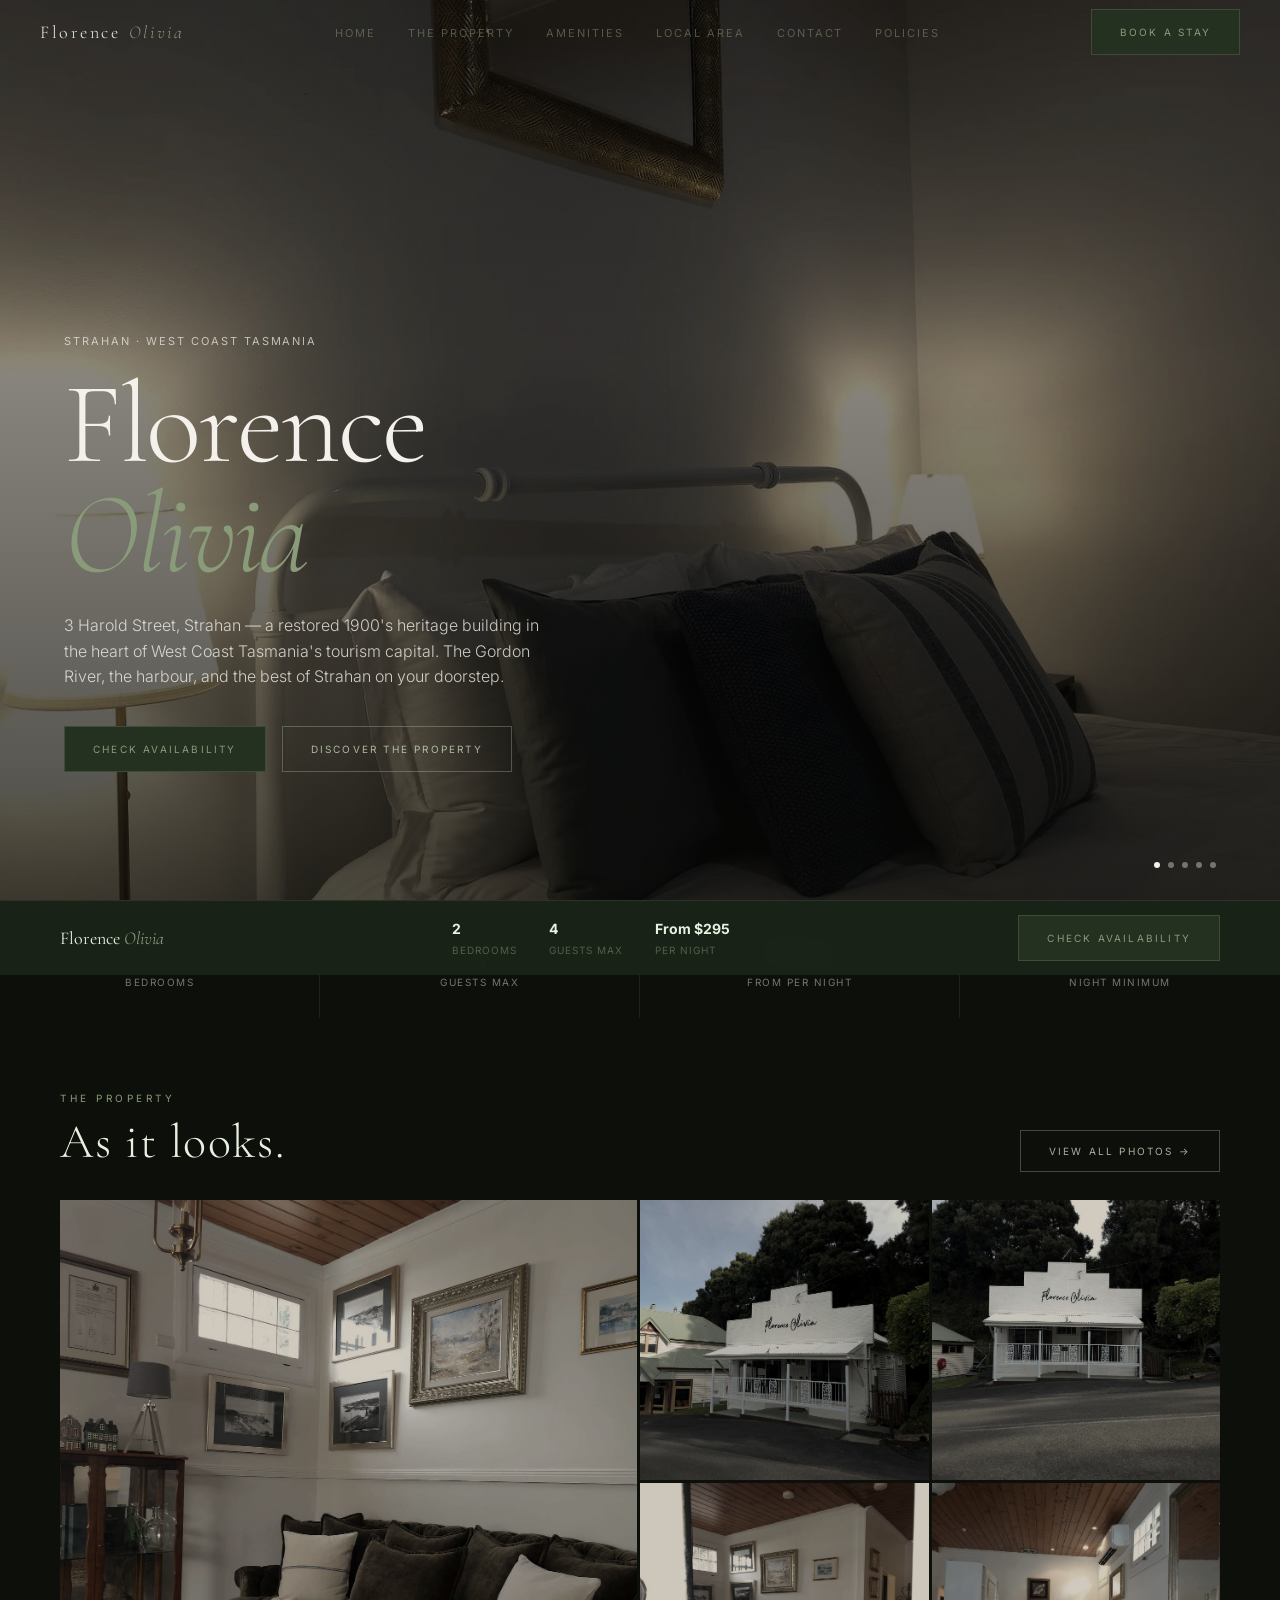
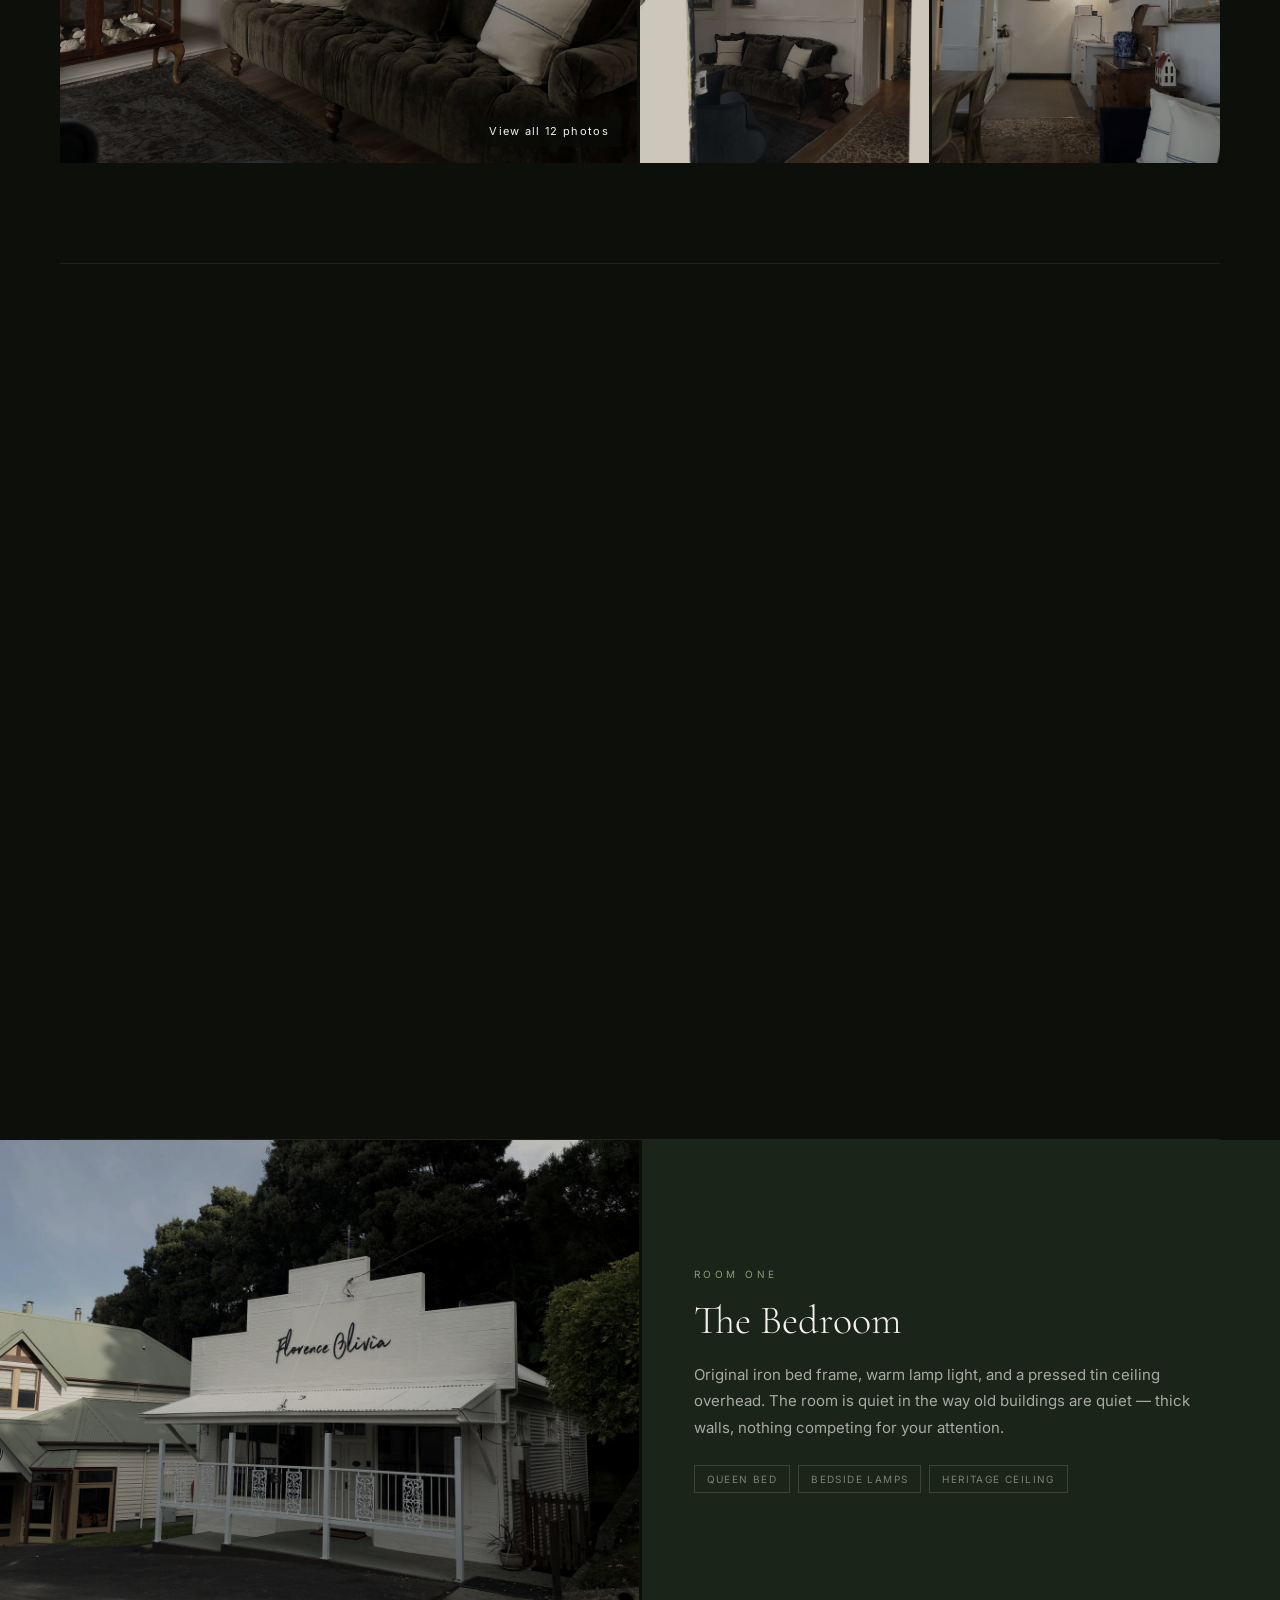
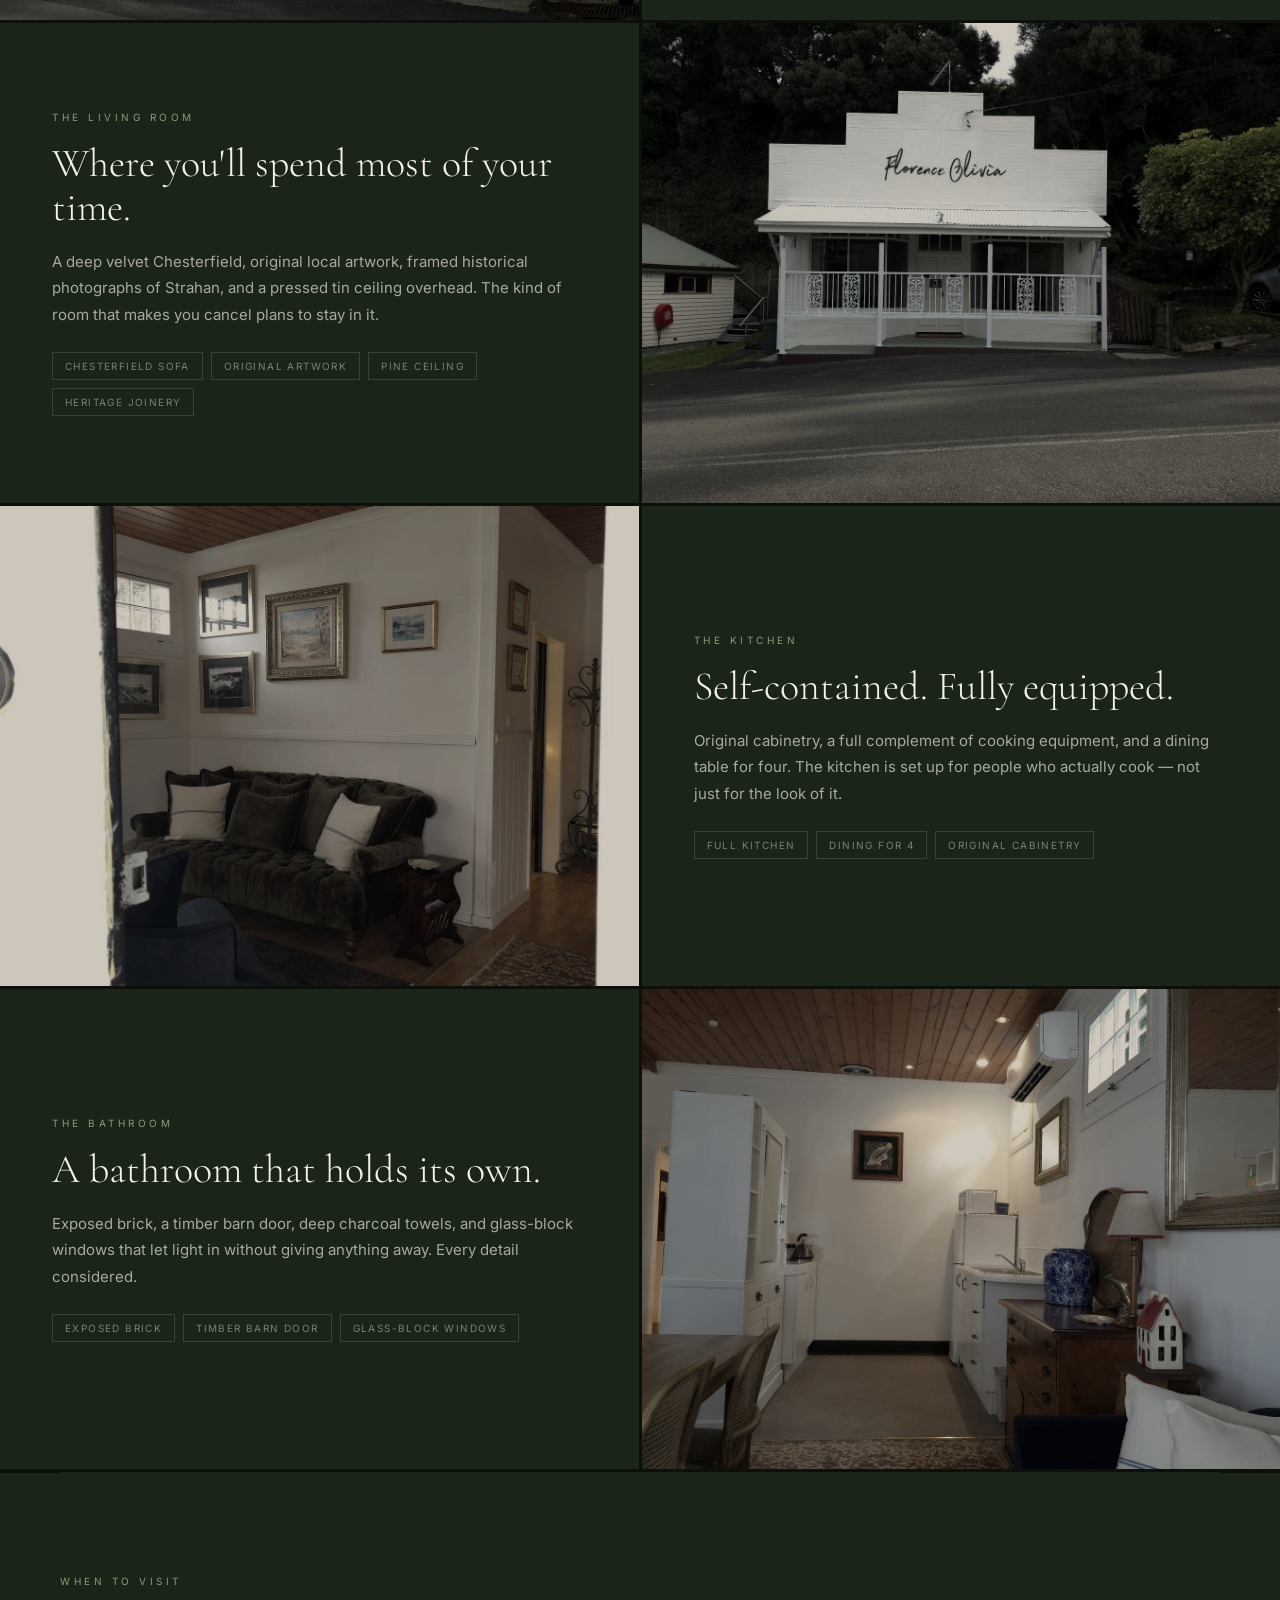
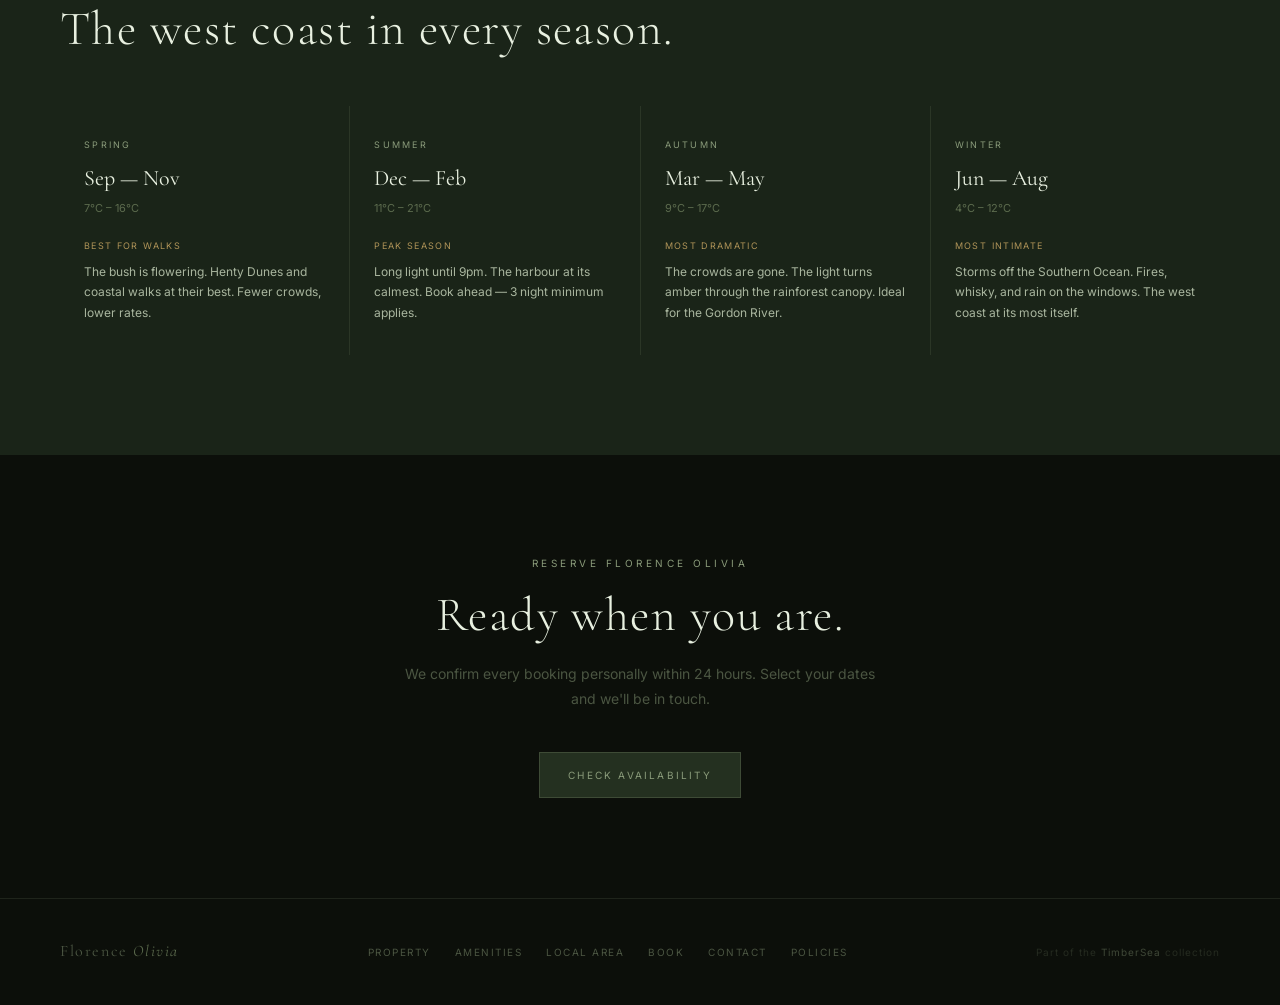
==== commit e7654566: "feat: add Policies page — cancellation, house rules, check-in/out, damage policy. Pulls live from ts" ====
--- a/index.html
+++ b/index.html
@@ -91,6 +91,7 @@
     <li><a href="amenities.html">Amenities</a></li>
     <li><a href="local.html">Local Area</a></li>
     <li><a href="contact.html">Contact</a></li>
+    <li><a href="policies.html">Policies</a></li>
   </ul>
   <a href="book.html" class="btn btn-primary nav-book">Book a Stay</a>
   <button class="nav-hamburger" id="hamburger" onclick="toggleNav()" aria-label="Menu">
@@ -105,6 +106,7 @@
   <a href="amenities.html" onclick="toggleNav()">Amenities</a>
   <a href="local.html" onclick="toggleNav()">Local Area</a>
   <a href="contact.html" onclick="toggleNav()">Contact</a>
+  <a href="policies.html" onclick="toggleNav()">Policies</a>
   <a href="book.html" onclick="toggleNav()">Book a Stay</a>
 </div>
 
@@ -307,6 +309,7 @@
     <a href="local.html">Local Area</a>
     <a href="book.html">Book</a>
     <a href="contact.html">Contact</a>
+    <a href="policies.html">Policies</a>
   </div>
   <div class="footer-ts">Part of the <a href="https://timbersea.com.au" style="color:var(--lichen)">TimberSea</a> collection</div>
 </footer>
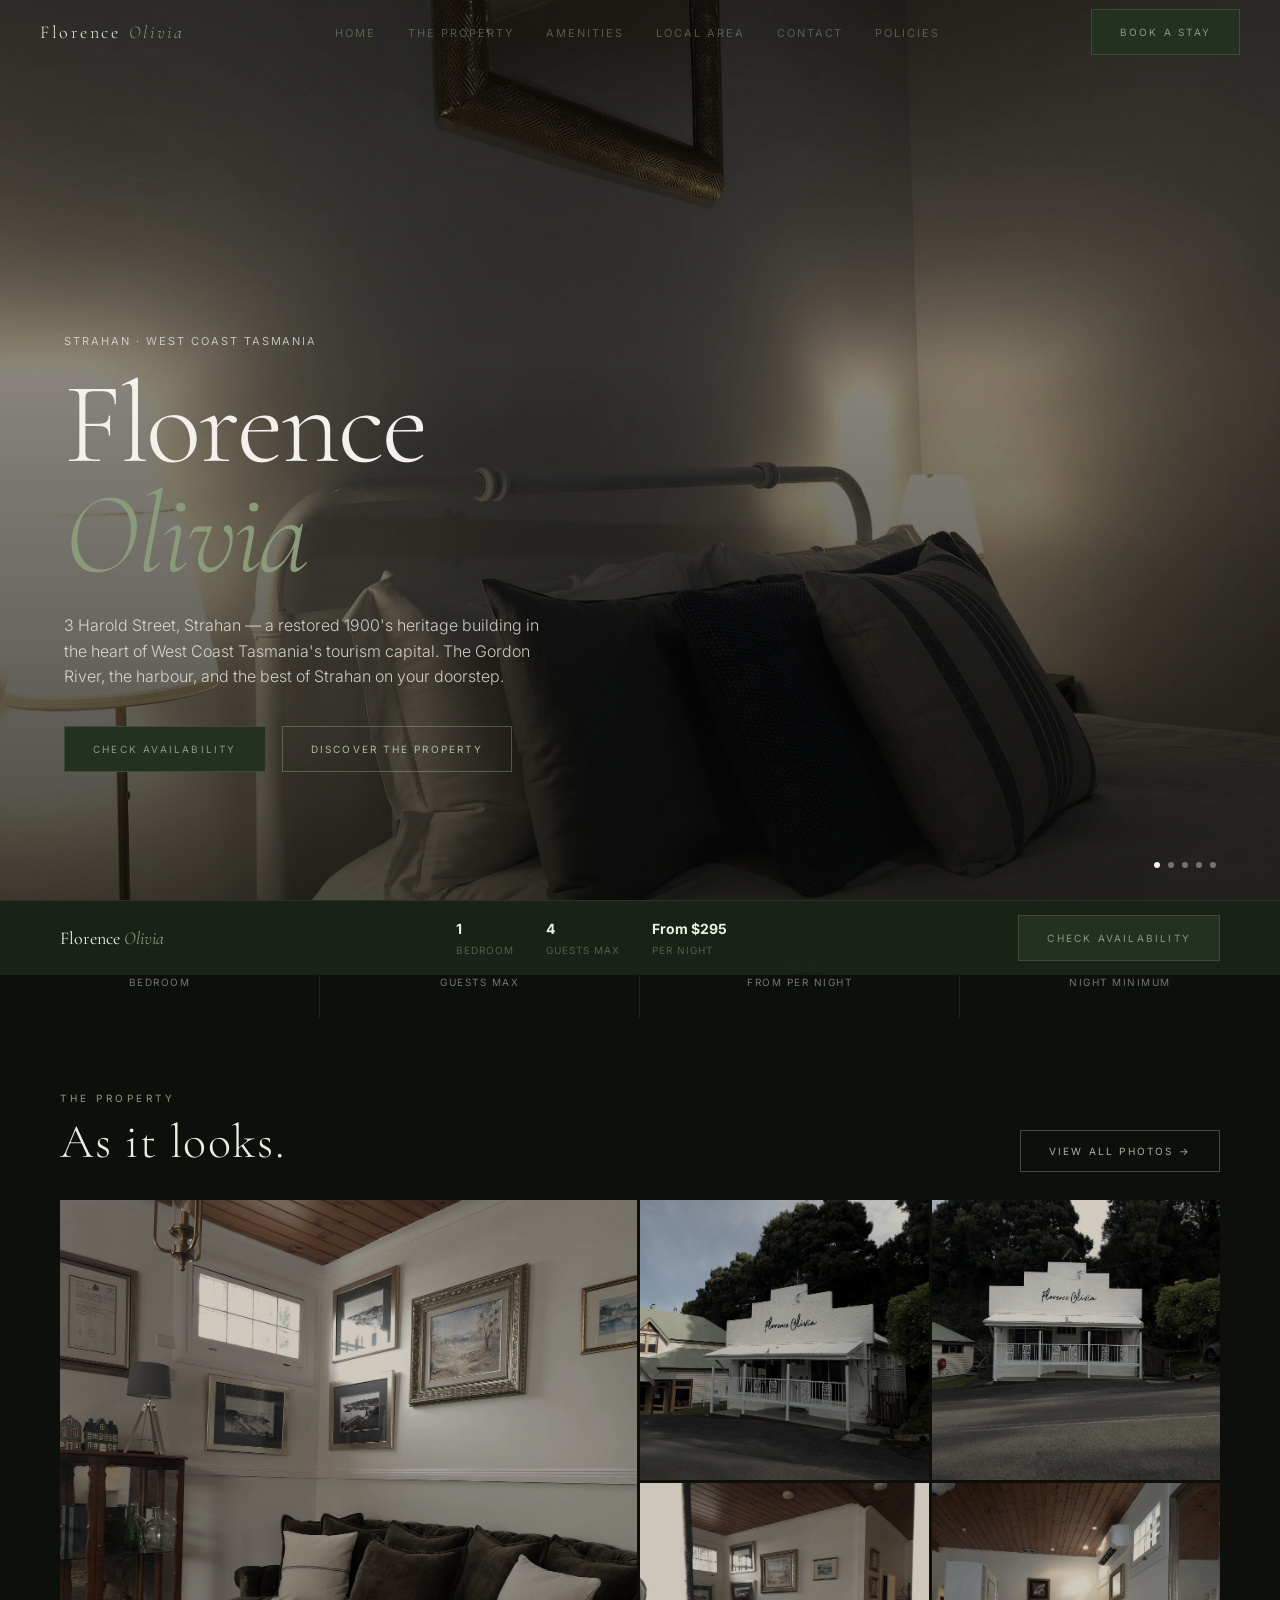
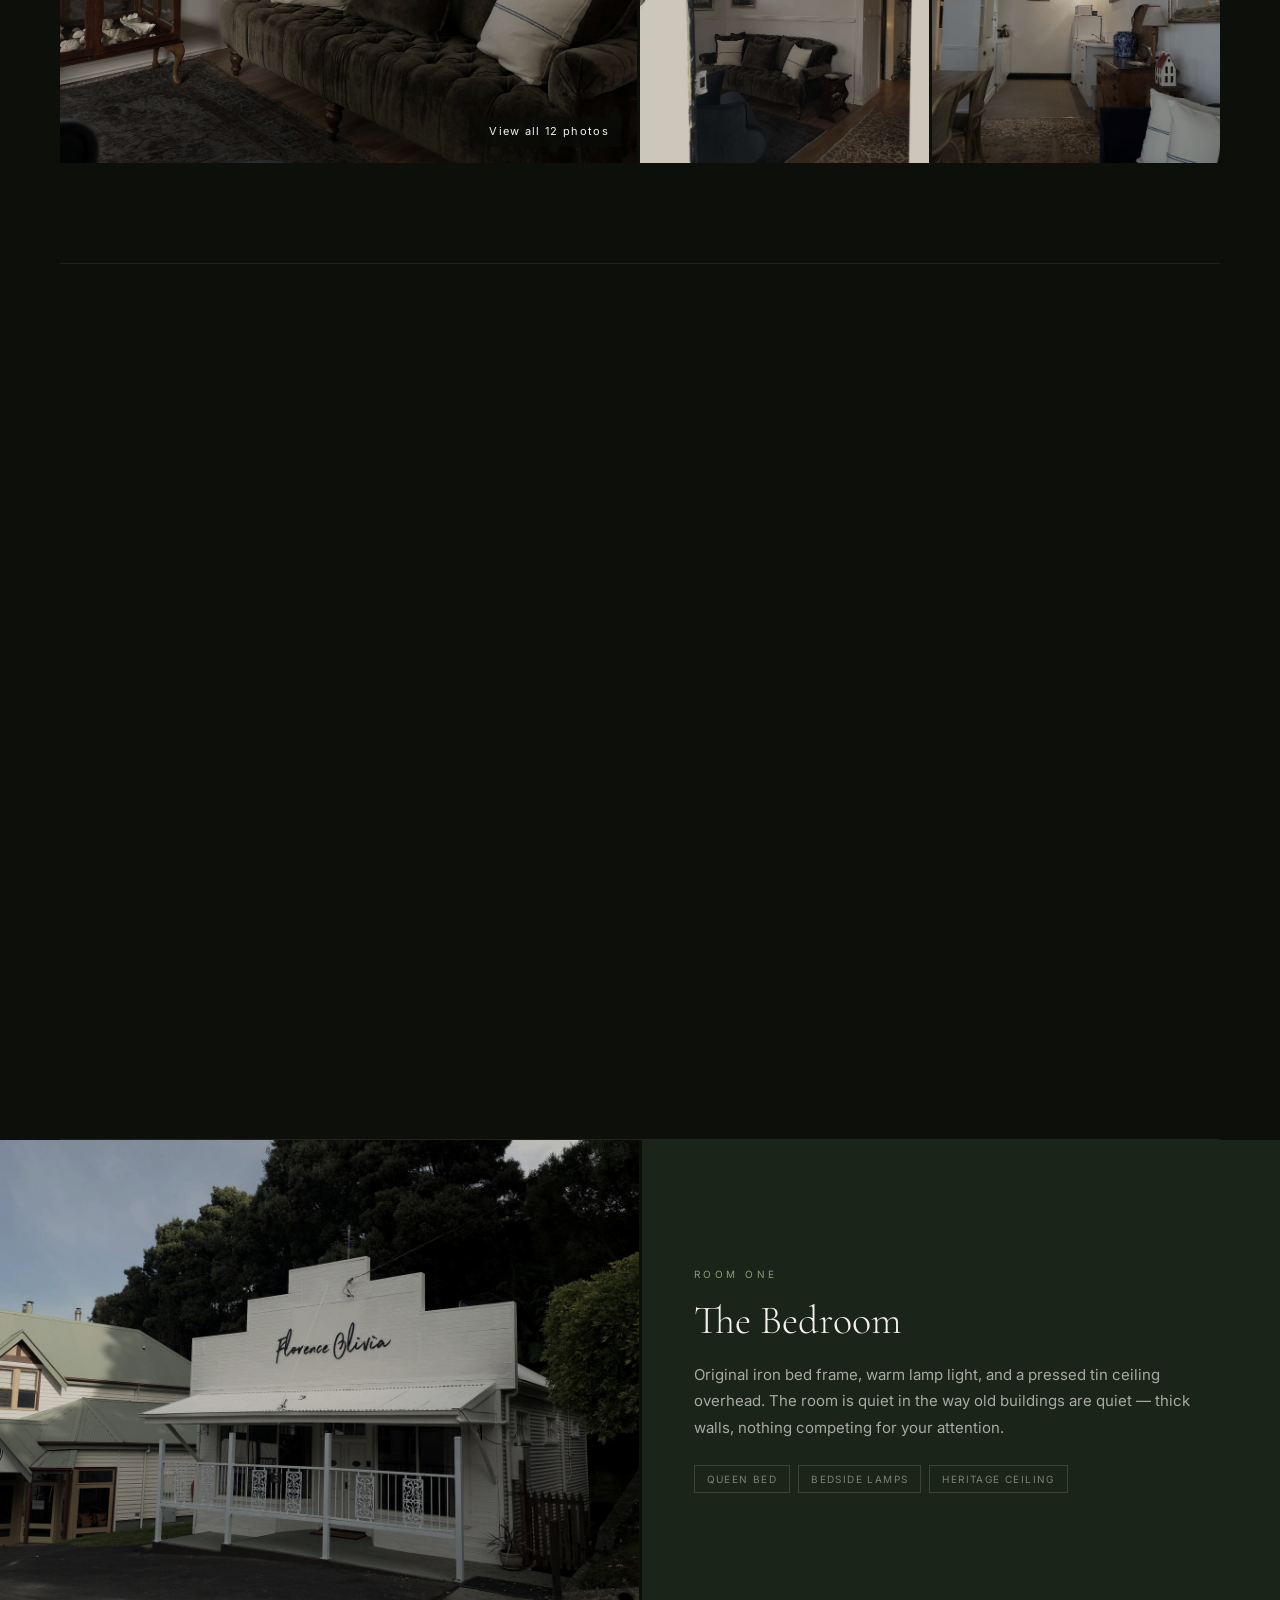
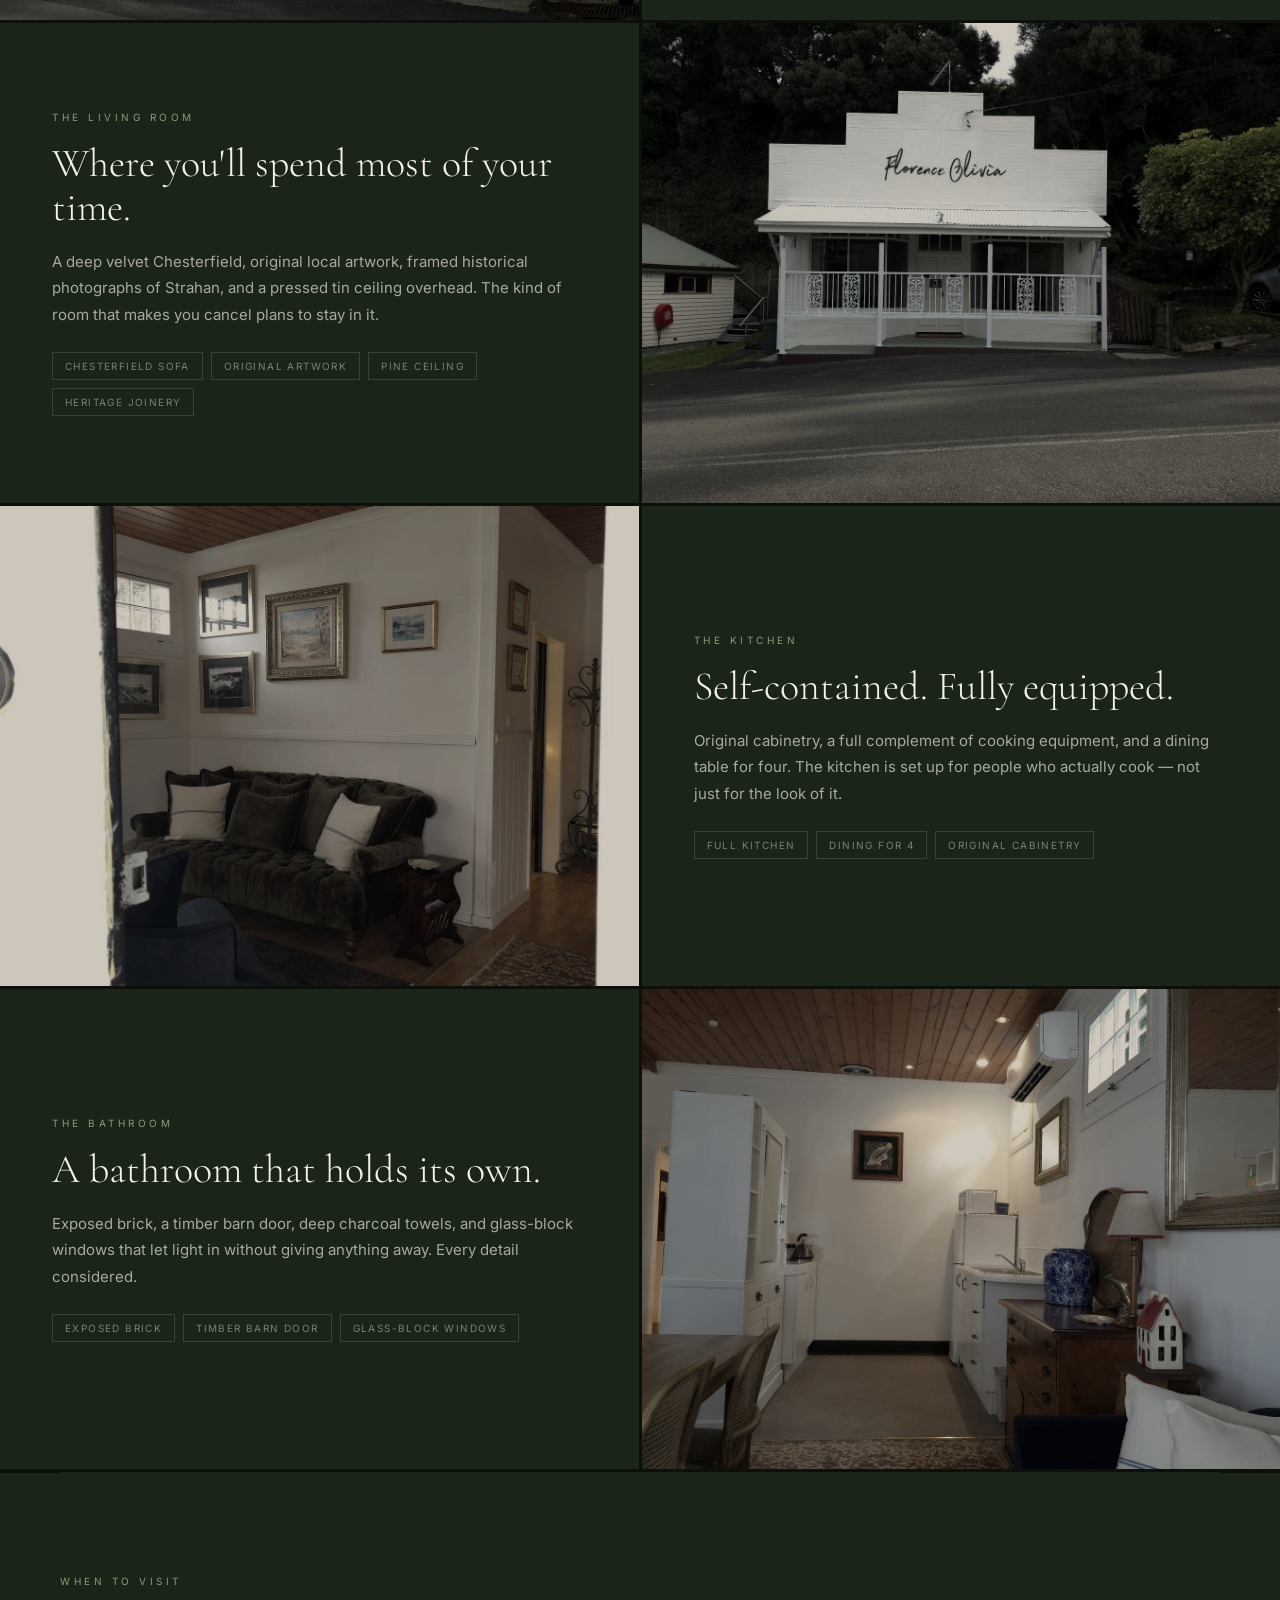
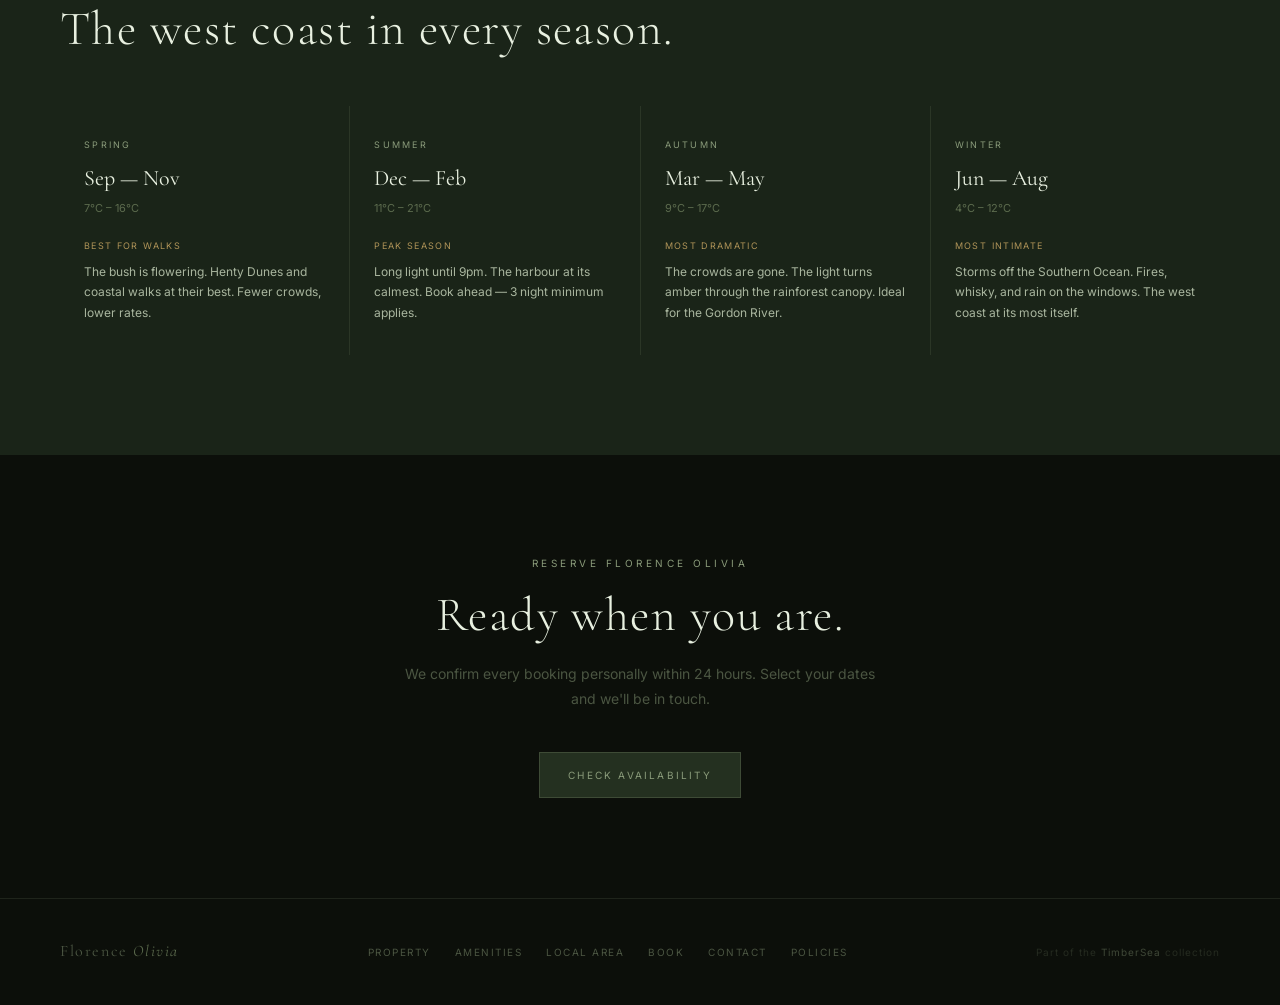
==== commit c374ed96: "fix: correct bedroom count from 2 to 1 across every page (property.html, amenities.html, index.html," ====
--- a/index.html
+++ b/index.html
@@ -132,7 +132,7 @@
 
 <!-- Stats bar -->
 <div class="stats-bar">
-  <div class="stat-item"><div class="stat-num">2</div><div class="stat-label">Bedrooms</div></div>
+  <div class="stat-item"><div class="stat-num">1</div><div class="stat-label">Bedroom</div></div>
   <div class="stat-item"><div class="stat-num">4</div><div class="stat-label">Guests max</div></div>
   <div class="stat-item"><div class="stat-num" id="js-index-rate">$295</div><div class="stat-label">From per night</div></div>
   <div class="stat-item"><div class="stat-num">2</div><div class="stat-label">Night minimum</div></div>
@@ -168,7 +168,7 @@
   <div class="container">
     <div class="two-col">
       <div>
-        <div class="eyebrow" style="margin-bottom:20px">Heritage · 2 Bedrooms · 4 Guests</div>
+        <div class="eyebrow" style="margin-bottom:20px">Heritage · 1 Bedroom · 4 Guests</div>
         <h2 style="margin-bottom:24px">A place the west coast made.</h2>
         <div class="rule" style="margin-bottom:28px"></div>
         <p style="margin-bottom:20px">Strahan is the epicentre of West Coast Tasmania tourism — and Florence Olivia is at the centre of Strahan. At 3 Harold Street, the Gordon River cruise terminal is 100 metres from your front door. The harbour foreshore is 50 metres. Dinner, the pub, the visitor centre, the supermarket — all within a two-minute walk.</p>
@@ -318,7 +318,7 @@
 <div class="book-bar" id="bookBar">
   <div class="book-bar-prop">Florence <em>Olivia</em></div>
   <div class="book-bar-details">
-    <div class="book-bar-detail"><strong>2</strong><span>Bedrooms</span></div>
+    <div class="book-bar-detail"><strong>1</strong><span>Bedroom</span></div>
     <div class="book-bar-detail"><strong>4</strong><span>Guests max</span></div>
     <div class="book-bar-detail"><strong id="js-bar-rate">From $295</strong><span>Per night</span></div>
   </div>
